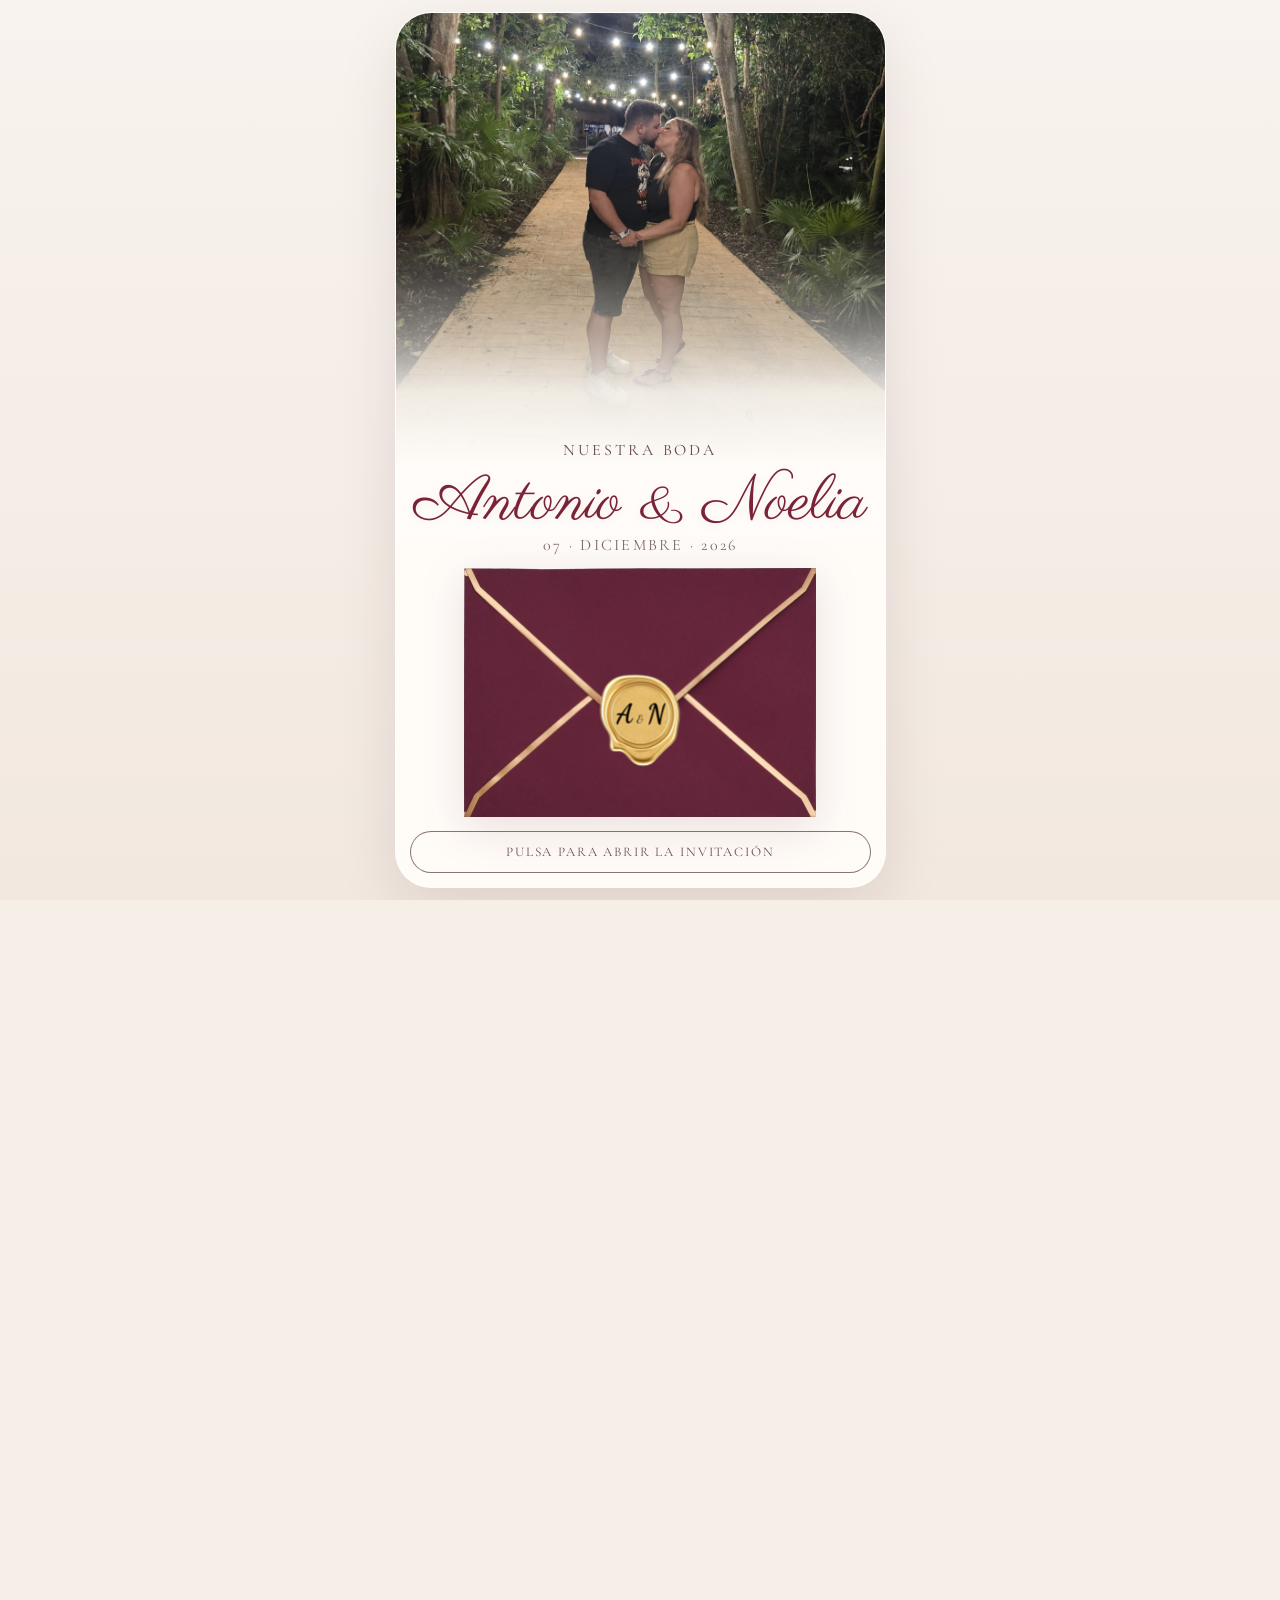
==== index.html @ 1f96ab35 "Update index.html" ====
<!DOCTYPE html>
<html lang="es">
<head>
  <meta charset="UTF-8" />
  <meta name="viewport" content="width=device-width, initial-scale=1.0" />
  <title>Invitación boda</title>

  <link rel="preconnect" href="https://fonts.googleapis.com">
  <link rel="preconnect" href="https://fonts.gstatic.com" crossorigin>
  <link href="https://fonts.googleapis.com/css2?family=Parisienne&family=Cormorant+Garamond:wght@400;500;600;700&display=swap" rel="stylesheet">

  <link rel="stylesheet" href="style.css" />
  

<script>
  // Al abrir o recargar la invitación, empieza arriba del todo.
  // Si se entra mediante un enlace interno con #ancla, se respeta esa sección.
  if ("scrollRestoration" in history) {
    history.scrollRestoration = "manual";
  }

  window.addEventListener("load", () => {
    if (!window.location.hash) {
      window.scrollTo(0, 0);
    }
  });
</script>

</head>
<body class="intro-lock">

  <div class="intro-screen" id="introScreen">
    <div class="intro-card">

      <div class="intro-photo-wrap">
        <img src="img/principal.jpg" alt="Foto principal" class="intro-photo">

        <div class="intro-photo-label">
          <p class="intro-kicker">Nuestra boda</p>
        </div>
      </div>

      <div class="intro-text-block">
        <h1 class="intro-names">Antonio <span>&</span> Noelia</h1>
        <p class="intro-date">07 · diciembre · 2026</p>
      </div>

      <div class="intro-envelope-wrap" id="openEnvelope" role="button" tabindex="0" aria-label="Abrir invitación">
        <img src="img/sobre.png" alt="Sobre" class="intro-envelope">
      </div>

      <button class="intro-open" id="openInvitation" type="button">
        Pulsa para abrir la invitación
      </button>
    </div>
  </div>
  
<div class="fixed-background"></div>
  <div class="site-shell" id="siteShell">
    

<div class="site-content">

  <section class="hero">
    <div class="hero-inner">
      <p class="hero-kicker">¡Nos casamos!</p>
      <h2>Queremos invitarte a acompañarnos en este día tan especial</h2>
    </div>
  </section>

  <div class="ribete-transition" aria-hidden="true">
    <img src="img/ribete-inferior.png" alt="">
  </div>


 <section class="content-section">

      <p class="hero-text">
        Muy pronto compartiremos con vosotros uno de los días más especiales de nuestra vida.
      </p>

    <div class="content-inner">
      <div class="info-card calendar-card">
        <img src="img/calendario.png" alt="Calendario de la boda" class="calendar-image">

        <div class="calendar-save">
          <p class="calendar-save-title">Guárdate la fecha</p>
          <p class="calendar-save-text">
            Añade la boda a tu calendario para tenerla siempre a mano.
          </p>

          <div class="calendar-save-buttons">
            <a
              class="calendar-save-button"
              href="boda.ics"
            >
              <span class="calendar-save-icon" aria-hidden="true">＋</span>
              Añadir al calendario
            </a>
          </div>
        </div>
      </div>
    </div>
      </section>

  
  <section class="countdown-section" id="cuenta-atras">

    
    <div class="content-inner">
      <div class="countdown-card">
        <p class="countdown-kicker">Id buscando modelito...</p>
        <h2 class="countdown-title">¡Que esto no hay quien lo pare!</h2>
        <div class="countdown-grid" id="contador"></div>
      </div>
    </div>
  </section>



<section class="content-section location-section" id="lugar">
  <div class="content-inner">
    <div class="location-card">

      <div class="location-text">
        <p class="location-kicker">Lugar de celebración</p>
        <h2 class="location-title">Hacienda<br>"La Natividad"</h2>
        <p class="location-time">Recepción a las 12:00 h</p>
      </div>

      <div class="location-image-wrap">
        <img src="img/hacienda.png" alt="Hacienda de la celebración" class="location-image">
      </div>

      <div class="location-buttons">
        <a
          href="https://www.google.com/maps/place/La+Natividad/@37.3916953,-5.7566159,17z/data=!3m1!4b1!4m6!3m5!1s0xd12639e638cf8cd:0x5475c0ba36c558f1!8m2!3d37.3916953!4d-5.754041!16s%2Fg%2F11vs7q1wl6?entry=ttu"
          class="location-button"
          target="_blank"
          rel="noopener noreferrer"
        >
          Ubicación en Google Maps
        </a>

        <a
          href="https://maps.apple.com/?ll=37.3916953,-5.754041&q=La%20Natividad"
          class="location-button location-button-secondary"
          target="_blank"
          rel="noopener noreferrer"
        >
          Ubicación en Mapas de Apple
        </a>
      </div>

    </div>
  </div>
</section>

 <section class="planning-section" id="planning">
    <div class="content-inner">
      <div class="planning-header planning-reveal">
        <p class="planning-kicker">Nuestro gran día</p>
        <h2 class="planning-title">Planning</h2>
        <p class="planning-intro">Para que no os perdáis nada, aquí tenéis una pequeña guía de todo lo que nos espera.</p>
      </div>

      <div class="planning-timeline" id="planningTimeline">
        <div class="planning-line" aria-hidden="true">
          <div class="planning-line-progress" id="planningLineProgress"></div>
        </div>

        <article class="planning-event planning-event-left planning-reveal">
          <div class="planning-dot" aria-hidden="true"><span>1</span></div>
          <div class="planning-card">
            <time class="planning-time" datetime="2026-12-07T12:00:00+01:00">12:00 h</time>
            <h3>Bienvenida</h3>
            <p>Llegada a La Natividad, primeros abrazos y ese momento en el que empieza a sentirse que hoy pasa algo grande.</p>
          </div>
        </article>

        <article class="planning-event planning-event-right planning-reveal">
          <div class="planning-dot" aria-hidden="true"><span>2</span></div>
          <div class="planning-card">
            <time class="planning-time" datetime="2026-12-07T13:00:00+01:00">12:30 h</time>
            <h3>Nuestro "Si, quiero"</h3>
            <p>El momento de mirarnos, emocionarnos un poquito y pronunciar ese sí, quiero que llevamos tanto tiempo esperando. Un instante muy nuestro, pero que no tendría el mismo sentido sin poder compartirlo con todos vosotros.</p>
          </div>
        </article>

        <article class="planning-event planning-event-left planning-reveal">
          <div class="planning-dot" aria-hidden="true"><span>3</span></div>
          <div class="planning-card">
            <time class="planning-time" datetime="2026-12-07T14:00:00+01:00">14:00 h</time>
            <h3>Ahora, ¡a celebrar!</h3>
            <p>Después de tanta emoción llegó la hora del cóctel, toca brindar, disfrutar de algo rico y empezar a celebrar de verdad. Un momento para reencontrarnos, charlar, compartir risas, guardar alguna foto para el recuerdo y disfrutar de todo lo que hemos preparado para vosotros.</p>
          </div>
        </article>

        <article class="planning-event planning-event-right planning-reveal">
          <div class="planning-dot" aria-hidden="true"><span>4</span></div>
          <div class="planning-card">
            <time class="planning-time" datetime="2026-12-07T15:30:00+01:00">15:30 h</time>
            <h3>¡A la mesa!</h3>
            <p>Llega el momento de sentarnos a la mesa, disfrutar de un buen almuerzo y brindar en la mejor de las compañías. Buena comida, muchas risas y, quién sabe, quizá alguna que otra sorpresa antes de terminar.</p>
          </div>
        </article>

        <article class="planning-event planning-event-left planning-reveal">
          <div class="planning-dot" aria-hidden="true"><span>5</span></div>
          <div class="planning-card">
            <time class="planning-time" datetime="2026-12-07T18:00:00+01:00">18:00 h</time>
            <h3>Que empiece la fiesta</h3>
            <p>Se acabaron las formalidades. Sube la música, abre la barra y empieza la verdadera fiesta. Horas por delante para bailar, brindar y darlo todo en la pista… la verdadera pausa de hidratación. Y os confirmamos que la ciencia dice que es importante estar hidratado.</p>
          </div>
        </article>

        <article class="planning-event planning-event-right planning-reveal">
          <div class="planning-dot" aria-hidden="true"><span>6</span></div>
          <div class="planning-card">
            <time class="planning-time" datetime="2026-12-07T21:30:00+01:00">21:30 h</time>
            <h3>La salvación</h3>
            <p>A estas alturas de la noche, el cuerpo empieza a pedir auxilio. Por suerte, tenemos preparada nuestra particular RCP: algo rico para recuperar fuerzas, volver a la vida y seguir dando guerra un rato más.</p>
          </div>
        </article>

        <div class="planning-finale planning-reveal">
          <span class="planning-finale-heart" aria-hidden="true">♥</span>
          <p>Y hasta que el cuerpo aguante...</p>
        </div>
      </div>
    </div>
  </section>


 <section class="content-section dresscode-section" id="vestimenta">
  <div class="content-inner">
    <div class="dresscode-card">

      <div class="dresscode-heading">
        <p class="dresscode-kicker">Dress code</p>
        <h2 class="dresscode-title">Ven como tú quieras</h2>
        <p class="dresscode-subtitle">
          Solo te pedimos una cosa: que vengas elegante y con ganas de pasarlo bien.
        </p>
      </div>

      <div class="dresscode-grid">

        <article class="dresscode-option">
          <div class="dresscode-icon-wrap" aria-hidden="true">
            <svg class="dresscode-icon" viewBox="0 0 140 170">
              <!-- hombros y chaqueta -->
              <path d="M44 28
                       L22 42
                       L32 82
                       L39 148
                       H101
                       L108 82
                       L118 42
                       L96 28
                       L82 18
                       H58
                       Z"
                    fill="none" stroke="currentColor" stroke-width="4"
                    stroke-linecap="round" stroke-linejoin="round"/>

              <!-- camisa -->
              <path d="M58 18 L70 38 L82 18"
                    fill="none" stroke="currentColor" stroke-width="4"
                    stroke-linecap="round" stroke-linejoin="round"/>

              <!-- solapas -->
              <path d="M44 28 L57 63 L70 46"
                    fill="none" stroke="currentColor" stroke-width="4"
                    stroke-linecap="round" stroke-linejoin="round"/>
              <path d="M96 28 L83 63 L70 46"
                    fill="none" stroke="currentColor" stroke-width="4"
                    stroke-linecap="round" stroke-linejoin="round"/>

              <!-- corbata -->
              <path d="M66 40 L74 40 L77 50 L70 73 L63 50 Z"
                    fill="none" stroke="currentColor" stroke-width="3.5"
                    stroke-linejoin="round"/>

              <!-- centro chaqueta -->
              <path d="M70 73 L70 148"
                    fill="none" stroke="currentColor" stroke-width="3.2"
                    stroke-linecap="round"/>

              <!-- botones -->
              <circle cx="64" cy="92" r="2.2" fill="currentColor"/>
              <circle cx="64" cy="108" r="2.2" fill="currentColor"/>

              <!-- bolsillo -->
              <path d="M82 82 H97"
                    fill="none" stroke="currentColor" stroke-width="3"
                    stroke-linecap="round"/>
            </svg>
          </div>
          <p class="dresscode-label">Ellos</p>
          <h3>Arreglado, a tu estilo</h3>
        </article>

        <article class="dresscode-option">
          <div class="dresscode-icon-wrap" aria-hidden="true">
            <svg class="dresscode-icon" viewBox="0 0 140 170">
              <!-- escote y tirantes -->
              <path d="M54 20 L60 44
                       Q70 52 80 44
                       L86 20"
                    fill="none" stroke="currentColor" stroke-width="4"
                    stroke-linecap="round" stroke-linejoin="round"/>

              <!-- cintura -->
              <path d="M60 44
                       Q57 61 54 70
                       H86
                       Q83 61 80 44"
                    fill="none" stroke="currentColor" stroke-width="4"
                    stroke-linecap="round" stroke-linejoin="round"/>

              <!-- falda elegante -->
              <path d="M54 70
                       L42 144
                       Q70 154 98 144
                       L86 70"
                    fill="none" stroke="currentColor" stroke-width="4"
                    stroke-linecap="round" stroke-linejoin="round"/>

              <!-- caída central -->
              <path d="M70 72 L70 145"
                    fill="none" stroke="currentColor" stroke-width="2.7"
                    stroke-linecap="round" opacity="0.55"/>

              <!-- detalle cintura -->
              <path d="M54 70 Q70 76 86 70"
                    fill="none" stroke="currentColor" stroke-width="3"
                    stroke-linecap="round"/>
            </svg>
          </div>
          <p class="dresscode-label">Ellas</p>
          <h3>Elegante y cómoda</h3>
        </article>

      </div>

      <div class="dresscode-message">
        <p>
          No hay colores prohibidos, fórmulas secretas ni manual de instrucciones.
          Ponte aquello con lo que te sientas tú, dale un toque elegante y listo.
        </p>
      </div>

      <div class="dresscode-grass-note">
        <span class="dresscode-grass-icon" aria-hidden="true">♧</span>
        <div>
          <strong>Pequeño aviso para los tacones</strong>
          <p>
            La finca tiene algunas zonas de césped, así que ojo con los tacones muy finos.
          </p>
        </div>
      </div>

      <div class="dresscode-note">
        <span class="dresscode-note-mark">✦</span>
        <p>Lo importante es que vengas tú.</p>
        <span class="dresscode-note-mark">✦</span>
      </div>

    </div>
  </div>
</section>

 <section class="content-section rsvp-section" id="asistencia">
  <div class="content-inner">
    <div class="rsvp-card">

      <div class="rsvp-icon" aria-hidden="true">
        <span>💌</span>
      </div>

      <p class="rsvp-kicker">Asistencia</p>
      <h2 class="rsvp-title">¿Contamos contigo?</h2>

      <p class="rsvp-lead">
        Utiliza nuestro formulario para contarnos si podrás acompañarnos.
      </p>

      <a href="asistencia.html" class="rsvp-button">
        Formulario de asistencia
      </a>

      <p class="rsvp-note">
        Agradecemos que rellenes el formulario aunque no puedas venir, ya que así nos ayudas
        a organizarlo todo mejor… y evitamos perseguirte por WhatsApp unas semanas antes.
        <span aria-hidden="true">😄📱</span>
      </p>

    </div>
  </div>
</section>

  </div>
  </div>

<div class="floating-countdown" id="floatingCountdown" aria-hidden="true">
  <span><strong id="floatingDias">000</strong><small> Días</small></span>
  <span><strong id="floatingHoras">00</strong><small> Horas</small></span>
  <span><strong id="floatingMinutos">00</strong><small> Minutos</small></span>
  <span><strong id="floatingSegundos">00</strong><small> Segundos</small></span>
</div>

<div class="countdown-morph" id="countdownMorph" aria-hidden="true">

  <div class="countdown-morph-shell" id="countdownMorphShell"></div>

  <div class="countdown-morph-item">
    <div class="countdown-morph-compact">
      <strong data-morph-value="dias">000</strong>
      <small>Días</small>
    </div>

    <div class="countdown-morph-card">
      <strong data-morph-card-value="dias">000</strong>
      <small>Días</small>
    </div>
  </div>

  <div class="countdown-morph-item">
    <div class="countdown-morph-compact">
      <strong data-morph-value="horas">00</strong>
      <small>Horas</small>
    </div>

    <div class="countdown-morph-card">
      <strong data-morph-card-value="horas">00</strong>
      <small>Horas</small>
    </div>
  </div>

  <div class="countdown-morph-item">
    <div class="countdown-morph-compact">
      <strong data-morph-value="minutos">00</strong>
      <small>Minutos</small>
    </div>

    <div class="countdown-morph-card">
      <strong data-morph-card-value="minutos">00</strong>
      <small>Minutos</small>
    </div>
  </div>

  <div class="countdown-morph-item">
    <div class="countdown-morph-compact">
      <strong data-morph-value="segundos">00</strong>
      <small>Segundos</small>
    </div>

    <div class="countdown-morph-card">
      <strong data-morph-card-value="segundos">00</strong>
      <small>Segundos</small>
    </div>
  </div>

</div>
  
  
<script>
  const fechaEvento = new Date(
    "2026-12-07T12:00:00+01:00"
  ).getTime();


  const countdownSection =
    document.getElementById("cuenta-atras");

  const countdownCard =
    countdownSection?.querySelector(".countdown-card");

  const countdownTitle =
    countdownSection?.querySelector(".countdown-title");

  const contador =
    document.getElementById("contador");


  /*
     ==============================
     CHECKPOINT ESTABLE
     ==============================
  */

  let checkpointInicializado = false;

  let checkpointDias = null;
  let checkpointHoras = null;
  let checkpointMinutos = null;
  let checkpointSegundos = null;


  /*
     ==============================
     FLOTANTE REAL
     ==============================
  */

  const floatingCountdown =
    document.getElementById("floatingCountdown");

  const floatingDias =
    document.getElementById("floatingDias");

  const floatingHoras =
    document.getElementById("floatingHoras");

  const floatingMinutos =
    document.getElementById("floatingMinutos");

  const floatingSegundos =
    document.getElementById("floatingSegundos");


  /*
     ==============================
     CAPA MORPH
     ==============================
  */

  const countdownMorph =
    document.getElementById("countdownMorph");

  const countdownMorphShell =
    document.getElementById("countdownMorphShell");

  const morphItems =
    Array.from(
      document.querySelectorAll(".countdown-morph-item")
    );


  /*
     ==================================================
     REFERENCIAS DE LA CINTA MÉTRICA
     ==================================================
  */


  /*
     ==============================
     EL ANTES
     ==============================
  */

  const ANTES_INICIO_RATIO = 0.04;

  const ANTES_FINAL_RATIO = 0.27;


  /*
     ==============================
     EL DESPUÉS
     ==============================
  */

  const DESPUES_INICIO_RATIO = 0.475;

  const DESPUES_FINAL_RATIO = 0.055;


  /*
     ==============================
     LÍMITES DE LAS REFERENCIAS
     ==============================
  */

  const ANTES_INICIO_MIN = 16;

  const ANTES_INICIO_MAX = 48;


  const ANTES_FINAL_MIN = 190;

  const ANTES_FINAL_MAX = 280;


  const DESPUES_INICIO_MIN = 320;

  const DESPUES_INICIO_MAX = 460;


  const DESPUES_FINAL_MIN = 32;

  const DESPUES_FINAL_MAX = 56;


  /*
     ==============================
     MÁRGENES DEL MORPH
     ==============================
  */

  const MARGEN_MORPH_VIEWPORT = 16;

  const MARGEN_MORPH_TARJETA_SUPERIOR = 28;

  const MARGEN_MORPH_TARJETA_INFERIOR = 24;


  /*
     ==============================
     TOLERANCIAS DEL RELEVO
     ==============================
  */

  const TOLERANCIA_RELEVO_POSICION = 8;

  const TOLERANCIA_RELEVO_TAMANO = 8;


  /*
     ==============================
     ESTADO DEL SCROLL
     ==============================
  */

  let scrollFramePendiente = false;


  let ultimoScrollY =
    window.scrollY;


  /*
     1  = bajando
     -1 = subiendo
     0  = todavía sin dirección
  */

  let direccionScroll = 0;


  /*
     ==================================================
     UTILIDADES
     ==================================================
  */

  function limitar(valor, minimo, maximo) {
    return Math.min(
      Math.max(valor, minimo),
      maximo
    );
  }


  function interpolar(inicio, final, progreso) {
    return inicio + (final - inicio) * progreso;
  }


  function suavizar(progreso) {
    return limitar(progreso, 0, 1);
  }


  function formatearNumero(numero, digitos = 2) {
    return String(numero).padStart(digitos, "0");
  }


  function valorViewport(
    ratio,
    minimo,
    maximo
  ) {
    return limitar(
      window.innerHeight * ratio,
      minimo,
      maximo
    );
  }


  /*
     DIRECCIÓN REAL DEL SCROLL
  */

  function actualizarDireccionScroll() {
    const scrollActual =
      window.scrollY;


    if (scrollActual > ultimoScrollY) {
      direccionScroll = 1;
    }


    if (scrollActual < ultimoScrollY) {
      direccionScroll = -1;
    }


    ultimoScrollY =
      scrollActual;
  }


  /*
     REFERENCIAS REALES DEL DISPOSITIVO
  */

  function obtenerReferenciasMorph() {
    const antesInicio =
      valorViewport(
        ANTES_INICIO_RATIO,
        ANTES_INICIO_MIN,
        ANTES_INICIO_MAX
      );


    const antesFinal =
      -valorViewport(
        ANTES_FINAL_RATIO,
        ANTES_FINAL_MIN,
        ANTES_FINAL_MAX
      );


    const despuesInicio =
      valorViewport(
        DESPUES_INICIO_RATIO,
        DESPUES_INICIO_MIN,
        DESPUES_INICIO_MAX
      );


    const despuesFinal =
      valorViewport(
        DESPUES_FINAL_RATIO,
        DESPUES_FINAL_MIN,
        DESPUES_FINAL_MAX
      );


    return {
      antesInicio,
      antesFinal,
      despuesInicio,
      despuesFinal
    };
  }


  /*
     VIEWPORT ÚNICO
  */

  function obtenerViewportVisual() {
    return {
      top: window.scrollY,
      height: window.innerHeight
    };
  }


  /*
     COORDENADAS DEL DOCUMENTO
  */

  function rectDocumento(elemento) {
    const rect =
      elemento.getBoundingClientRect();


    return {
      left:
        rect.left + window.scrollX,

      top:
        rect.top + window.scrollY,

      width:
        rect.width,

      height:
        rect.height,

      right:
        rect.right + window.scrollX,

      bottom:
        rect.bottom + window.scrollY
    };
  }


  /*
     ==================================================
     CORRECCIÓN DE MÁRGENES
     ==================================================
  */

  function obtenerCorreccionViewport(rectShell) {
    const viewport =
      obtenerViewportVisual();


    const limiteSuperior =
      viewport.top +
      MARGEN_MORPH_VIEWPORT;


    const limiteInferior =
      viewport.top +
      viewport.height -
      MARGEN_MORPH_VIEWPORT;


    const bordeSuperior =
      rectShell.top;


    const bordeInferior =
      rectShell.top +
      rectShell.height;


    if (bordeSuperior < limiteSuperior) {
      return limiteSuperior - bordeSuperior;
    }


    if (bordeInferior > limiteInferior) {
      return limiteInferior - bordeInferior;
    }


    return 0;
  }


  /*
     CORRECCIÓN DE TARJETA

     IMPORTANTE:

     EL ANTES / ANTES INVERSO:
     no usa corredor de tarjeta.

     El morph puede atravesar visualmente
     el texto y recorrer libremente la sección.

     EL DESPUÉS / DESPUÉS INVERSO:
     mantiene exactamente el corredor que
     ya estaba funcionando bien.
  */

  function obtenerCorreccionTarjeta(
    rectShell,
    posicionFlotante
  ) {
    /*
       ANTES / ANTES INVERSO

       Sin corrección de tarjeta.
    */

    if (posicionFlotante === "bottom") {
      return 0;
    }


    /*
       DESPUÉS / DESPUÉS INVERSO
    */

    if (
      !countdownCard ||
      !countdownTitle
    ) {
      return 0;
    }


    const cardRect =
      rectDocumento(countdownCard);


    const titleRect =
      rectDocumento(countdownTitle);


    const limiteSuperior =
      titleRect.bottom +
      MARGEN_MORPH_TARJETA_SUPERIOR;


    const limiteInferior =
      cardRect.bottom -
      MARGEN_MORPH_TARJETA_INFERIOR;


    const bordeSuperior =
      rectShell.top;


    const bordeInferior =
      rectShell.top +
      rectShell.height;


    const estaDentroDeLaTarjeta =
      bordeInferior > cardRect.top &&
      bordeSuperior < cardRect.bottom;


    if (!estaDentroDeLaTarjeta) {
      return 0;
    }


    if (bordeSuperior < limiteSuperior) {
      return limiteSuperior - bordeSuperior;
    }


    if (bordeInferior > limiteInferior) {
      return limiteInferior - bordeInferior;
    }


    return 0;
  }


  function desplazarRectanguloY(
    rect,
    desplazamientoY
  ) {
    return {
      ...rect,

      top:
        rect.top +
        desplazamientoY,

      bottom:
        rect.bottom !== undefined
          ? rect.bottom +
            desplazamientoY
          : rect.top +
            desplazamientoY +
            rect.height
    };
  }


  /*
     ==================================================
     VALORES DEL MORPH
     ==================================================
  */

  function actualizarValoresMorph(
    dias,
    horas,
    minutos,
    segundos
  ) {
    const valores = {
      dias:
        formatearNumero(dias, 3),

      horas:
        formatearNumero(horas),

      minutos:
        formatearNumero(minutos),

      segundos:
        formatearNumero(segundos)
    };


    Object.entries(valores).forEach(
      ([nombre, valor]) => {

        document
          .querySelectorAll(
            `[data-morph-value="${nombre}"]`
          )
          .forEach((elemento) => {
            elemento.textContent = valor;
          });


        document
          .querySelectorAll(
            `[data-morph-card-value="${nombre}"]`
          )
          .forEach((elemento) => {
            elemento.textContent = valor;
          });

      }
    );
  }


  /*
     ==================================================
     VISIBILIDAD
     ==================================================
  */

  function ocultarMorph() {
    if (!countdownMorph) return;


    countdownMorph.classList.remove(
      "is-active"
    );
  }


  function ocultarCuentaFlotante() {
    if (!floatingCountdown) return;


    floatingCountdown.classList.remove(
      "is-visible"
    );


    floatingCountdown.style.removeProperty(
      "opacity"
    );


    floatingCountdown.style.removeProperty(
      "filter"
    );


    floatingCountdown.classList.remove(
      "is-morphing",
      "is-morph-handoff"
    );
  }


  function ocultarGridReal() {
    if (!contador) return;


    contador.classList.add(
      "is-morphing"
    );


    contador.style.opacity = "0";
  }


  function mostrarGridReal() {
    if (!contador) return;


    contador.classList.remove(
      "is-morphing"
    );


    contador.style.removeProperty(
      "opacity"
    );
  }


  /*
     ==================================================
     FLOTANTE
     ==================================================
  */


  /*
     POSICIÓN INVISIBLE PARA MEDICIÓN
  */

  function prepararFlotanteParaMedir(posicion) {
    if (!floatingCountdown) return;


    floatingCountdown.classList.add(
      "is-visible",
      "is-morphing",
      "is-morph-handoff"
    );


    if (posicion === "bottom") {

      floatingCountdown.classList.add(
        "is-bottom"
      );


      floatingCountdown.classList.remove(
        "is-top"
      );

    } else {

      floatingCountdown.classList.add(
        "is-top"
      );


      floatingCountdown.classList.remove(
        "is-bottom"
      );

    }


    floatingCountdown.style.opacity = "0";

    floatingCountdown.style.filter = "none";
  }


  /*
     FLOTANTE ESTABLE

     No es un handoff.

     Solo establece el estado final visible.
  */

  function mostrarFlotanteEstable(posicion) {
    if (!floatingCountdown) return;


    floatingCountdown.classList.remove(
      "is-morphing",
      "is-morph-handoff"
    );


    if (posicion === "bottom") {

      floatingCountdown.classList.add(
        "is-bottom",
        "is-visible"
      );


      floatingCountdown.classList.remove(
        "is-top"
      );

    } else {

      floatingCountdown.classList.add(
        "is-top",
        "is-visible"
      );


      floatingCountdown.classList.remove(
        "is-bottom"
      );

    }


    floatingCountdown.style.removeProperty(
      "opacity"
    );


    floatingCountdown.style.removeProperty(
      "filter"
    );


    floatingCountdown.setAttribute(
      "aria-hidden",
      "false"
    );
  }


  /*
     HANDOFF REAL MORPH -> FLOTANTE

     Solo se usa cuando realmente existe
     una transición entre ambos actores.
  */

  function entregarMorphAFlotante(posicion) {
    if (
      !floatingCountdown ||
      !countdownMorph
    ) {
      return;
    }


    floatingCountdown.classList.add(
      "is-morph-handoff"
    );


    if (posicion === "bottom") {

      floatingCountdown.classList.remove(
        "is-top",
        "is-morphing"
      );


      floatingCountdown.classList.add(
        "is-bottom",
        "is-visible"
      );

    } else {

      floatingCountdown.classList.remove(
        "is-bottom",
        "is-morphing"
      );


      floatingCountdown.classList.add(
        "is-top",
        "is-visible"
      );

    }


    floatingCountdown.style.opacity = "1";

    floatingCountdown.style.filter = "none";


    floatingCountdown.setAttribute(
      "aria-hidden",
      "false"
    );


    countdownMorph.classList.remove(
      "is-active"
    );


    ocultarGridReal();


    requestAnimationFrame(() => {

      floatingCountdown.classList.remove(
        "is-morph-handoff"
      );


      floatingCountdown.style.removeProperty(
        "opacity"
      );


      floatingCountdown.style.removeProperty(
        "filter"
      );

    });
  }


  /*
     ==================================================
     GEOMETRÍA
     ==================================================
  */

  function obtenerRectangulosFlotante() {
    if (!floatingCountdown) return [];


    return Array.from(
      floatingCountdown.children
    ).map(
      elemento =>
        rectDocumento(elemento)
    );
  }


  function obtenerRectangulosTarjetas() {
    if (!contador) return [];


    return Array.from(
      contador.querySelectorAll(
        ".countdown-item"
      )
    ).map(
      elemento =>
        rectDocumento(elemento)
    );
  }


  function colocarElemento(elemento, rect) {
    if (!elemento) return;


    elemento.style.left =
      `${rect.left}px`;


    elemento.style.top =
      `${rect.top}px`;


    elemento.style.width =
      `${rect.width}px`;


    elemento.style.height =
      `${rect.height}px`;
  }


  function interpolarRectangulo(
    inicio,
    final,
    progreso
  ) {
    return {
      left:
        interpolar(
          inicio.left,
          final.left,
          progreso
        ),

      top:
        interpolar(
          inicio.top,
          final.top,
          progreso
        ),

      width:
        interpolar(
          inicio.width,
          final.width,
          progreso
        ),

      height:
        interpolar(
          inicio.height,
          final.height,
          progreso
        )
    };
  }


  /*
     ==================================================
     COMPARACIÓN MORPH / FLOTANTE
     ==================================================
  */

  function morphCoincideConFlotante(posicion) {
    if (
      !countdownMorphShell ||
      !floatingCountdown
    ) {
      return false;
    }


    prepararFlotanteParaMedir(posicion);


    const morphRect =
      countdownMorphShell.getBoundingClientRect();


    const floatingRect =
      floatingCountdown.getBoundingClientRect();


    const diferenciaLeft =
      Math.abs(
        morphRect.left -
        floatingRect.left
      );


    const diferenciaTop =
      Math.abs(
        morphRect.top -
        floatingRect.top
      );


    const diferenciaWidth =
      Math.abs(
        morphRect.width -
        floatingRect.width
      );


    const diferenciaHeight =
      Math.abs(
        morphRect.height -
        floatingRect.height
      );


    return (
      diferenciaLeft <=
        TOLERANCIA_RELEVO_POSICION &&

      diferenciaTop <=
        TOLERANCIA_RELEVO_POSICION &&

      diferenciaWidth <=
        TOLERANCIA_RELEVO_TAMANO &&

      diferenciaHeight <=
        TOLERANCIA_RELEVO_TAMANO
    );
  }


  /*
     ==================================================
     REPRESENTACIÓN DEL MORPH
     ==================================================

     progresoVisual = 0
     flotante compacta

     progresoVisual = 1
     cuatro tarjetas
  */

  function representarMorph(
    progreso,
    posicionFlotante,
    direccion = "compacto-a-grid"
  ) {
    progreso =
      limitar(progreso, 0, 1);


    const progresoVisual =
      direccion === "grid-a-compacto"
        ? 1 - progreso
        : progreso;


    const progresoSuave =
      suavizar(progresoVisual);


    prepararFlotanteParaMedir(
      posicionFlotante
    );


    const rectFlotante =
      rectDocumento(
        floatingCountdown
      );


    const rectGrid =
      rectDocumento(
        contador
      );


    const origenes =
      obtenerRectangulosFlotante();


    const destinos =
      obtenerRectangulosTarjetas();


    if (
      origenes.length !== 4 ||
      destinos.length !== 4
    ) {
      ocultarMorph();

      return;
    }


    countdownMorph.classList.add(
      "is-active"
    );


    /*
       ==========================
       CÁPSULA GENERAL
       ==========================
    */

    let rectShell =
      interpolarRectangulo(
        rectFlotante,
        rectGrid,
        progresoSuave
      );


    const correccionViewport =
      obtenerCorreccionViewport(
        rectShell
      );


    rectShell =
      desplazarRectanguloY(
        rectShell,
        correccionViewport
      );


    const correccionTarjeta =
      obtenerCorreccionTarjeta(
        rectShell,
        posicionFlotante
      );


    rectShell =
      desplazarRectanguloY(
        rectShell,
        correccionTarjeta
      );


    const correccionTotal =
      correccionViewport +
      correccionTarjeta;


    colocarElemento(
      countdownMorphShell,
      rectShell
    );


    countdownMorphShell.style.borderRadius =
      `${interpolar(
        999,
        20,
        progresoSuave
      )}px`;


    countdownMorphShell.style.background =
      `rgba(
        255,
        250,
        245,
        ${0.58 * (1 - progresoSuave)}
      )`;


    countdownMorphShell.style.borderColor =
      `rgba(
        111,
        16,
        38,
        ${0.10 * (1 - progresoSuave)}
      )`;


    countdownMorphShell.style.boxShadow =
      `0 10px 26px rgba(
        70,
        20,
        30,
        ${0.08 * (1 - progresoSuave)}
      )`;


    /*
       ==========================
       CUATRO VALORES
       ==========================
    */

    morphItems.forEach(
      (item, indice) => {

        let rect =
          interpolarRectangulo(
            origenes[indice],
            destinos[indice],
            progresoSuave
          );


        rect =
          desplazarRectanguloY(
            rect,
            correccionTotal
          );


        colocarElemento(
          item,
          rect
        );


        item.style.borderRadius =
          `${interpolar(
            8,
            20,
            progresoSuave
          )}px`;


        item.style.background =
          `rgba(
            255,
            252,
            248,
            ${0.58 * progresoSuave}
          )`;


        item.style.border =
          `1px solid rgba(
            111,
            16,
            38,
            ${0.10 * progresoSuave}
          )`;


        item.style.boxShadow =
          `0 14px 30px rgba(
            70,
            20,
            30,
            ${0.08 * progresoSuave}
          )`;


        const compacto =
          item.querySelector(
            ".countdown-morph-compact"
          );


        const tarjeta =
          item.querySelector(
            ".countdown-morph-card"
          );


        const opacidadCompacto =
          1 -
          limitar(
            (
              progresoSuave -
              0.42
            ) /
            0.08,
            0,
            1
          );


        const opacidadTarjeta =
          limitar(
            (
              progresoSuave -
              0.50
            ) /
            0.08,
            0,
            1
          );


        compacto.style.opacity =
          `${opacidadCompacto}`;


        tarjeta.style.opacity =
          `${opacidadTarjeta}`;

      }
    );
  }


  /*
     ==================================================
     CHECKPOINT ESTABLE
     ==================================================
  */

  function inicializarCheckpoint() {
    if (
      checkpointInicializado ||
      !contador
    ) {
      return;
    }


    contador.innerHTML = `
      <div class="countdown-item">
        <span id="checkpointDias">000</span>
        <small>Días</small>
      </div>

      <div class="countdown-item">
        <span id="checkpointHoras">00</span>
        <small>Horas</small>
      </div>

      <div class="countdown-item">
        <span id="checkpointMinutos">00</span>
        <small>Minutos</small>
      </div>

      <div class="countdown-item">
        <span id="checkpointSegundos">00</span>
        <small>Segundos</small>
      </div>
    `;


    checkpointDias =
      document.getElementById(
        "checkpointDias"
      );


    checkpointHoras =
      document.getElementById(
        "checkpointHoras"
      );


    checkpointMinutos =
      document.getElementById(
        "checkpointMinutos"
      );


    checkpointSegundos =
      document.getElementById(
        "checkpointSegundos"
      );


    checkpointInicializado = true;
  }


  /*
     ==================================================
     EVENTO TERMINADO
     ==================================================
  */

  function desactivarCuentaFlotante() {
    ocultarMorph();

    ocultarCuentaFlotante();


    floatingCountdown.classList.add(
      "is-disabled"
    );


    floatingCountdown.setAttribute(
      "aria-hidden",
      "true"
    );


    mostrarGridReal();
  }


  /*
     ==================================================
     MÁQUINA DE ESTADOS
     ==================================================
  */

  function actualizarPosicionFlotante() {
    if (
      !countdownSection ||
      !floatingCountdown ||
      !contador
    ) {
      return;
    }


    /*
       ACTUALIZAMOS PRIMERO LA DIRECCIÓN
    */

    actualizarDireccionScroll();


    /*
       INTRO
    */

    if (
      document.body.classList.contains(
        "intro-lock"
      )
    ) {
      ocultarMorph();

      ocultarCuentaFlotante();

      ocultarGridReal();

      return;
    }


    /*
       EVENTO TERMINADO
    */

    if (
      floatingCountdown.classList.contains(
        "is-disabled"
      )
    ) {
      ocultarMorph();

      ocultarCuentaFlotante();

      mostrarGridReal();

      return;
    }


    const gridRect =
      contador.getBoundingClientRect();


    const viewport =
      obtenerViewportVisual();


    const referencias =
      obtenerReferenciasMorph();


    /*
       =========================================
       EL ANTES
       =========================================
    */

    const distanciaDesdeBordeInferior =
      gridRect.top -
      viewport.height;


    const progresoAntes =
      limitar(
        (
          referencias.antesInicio -
          distanciaDesdeBordeInferior
        ) /
        (
          referencias.antesInicio -
          referencias.antesFinal
        ),
        0,
        1
      );


/*
   INICIO

   También es el final del
   ANTES INVERSO.

   Si llegamos aquí subiendo,
   el scroll puede haberse saltado
   los últimos frames del morph.

   En ese caso hacemos un handoff
   inmediato para cerrar la cadena
   de acción sin dejar un frame vacío.
*/

if (progresoAntes <= 0) {

  ocultarGridReal();


  if (direccionScroll < 0) {

    entregarMorphAFlotante(
      "bottom"
    );

  } else {

    ocultarMorph();


    mostrarFlotanteEstable(
      "bottom"
    );

  }


  return;
}


    /*
       EL ANTES / EL ANTES INVERSO
    */

    if (progresoAntes < 1) {

      ocultarGridReal();


      representarMorph(
        progresoAntes,
        "bottom",
        "compacto-a-grid"
      );


      /*
         SOLO EL ANTES INVERSO
         PUEDE ENTREGAR A LA FLOTANTE INFERIOR.

         Bajando jamás ejecutamos este relevo.
      */

      if (
        direccionScroll < 0 &&
        progresoAntes < 0.50 &&
        morphCoincideConFlotante("bottom")
      ) {

        entregarMorphAFlotante(
          "bottom"
        );
      }


      return;
    }


    /*
       =========================================
       EL DESPUÉS
       =========================================
    */

    const progresoDespues =
      limitar(
        (
          referencias.despuesInicio -
          gridRect.bottom
        ) /
        (
          referencias.despuesInicio -
          referencias.despuesFinal
        ),
        0,
        1
      );


    /*
       CHECKPOINT PURO
    */

    if (progresoDespues <= 0) {

      ocultarMorph();

      ocultarCuentaFlotante();

      mostrarGridReal();


      floatingCountdown.setAttribute(
        "aria-hidden",
        "true"
      );


      return;
    }


    /*
       EL DESPUÉS / EL DESPUÉS INVERSO
    */

    if (progresoDespues < 1) {

      ocultarGridReal();


      representarMorph(
        progresoDespues,
        "top",
        "grid-a-compacto"
      );


      /*
         SOLO EL DESPUÉS NORMAL
         ENTREGA A LA FLOTANTE SUPERIOR.

         Subiendo jamás ejecutamos
         este relevo.
      */

      if (
        direccionScroll > 0 &&
        progresoDespues > 0.50 &&
        morphCoincideConFlotante("top")
      ) {

        entregarMorphAFlotante(
          "top"
        );
      }


      return;
    }


    /*
       FINAL
    */

    ocultarMorph();

    ocultarGridReal();


    mostrarFlotanteEstable(
      "top"
    );
  }


  /*
     ==================================================
     FRAME DE SCROLL
     ==================================================
  */

  function solicitarActualizacionScroll() {
    if (scrollFramePendiente) return;


    scrollFramePendiente = true;


    requestAnimationFrame(() => {

      actualizarPosicionFlotante();


      scrollFramePendiente = false;

    });
  }


  /*
     ==================================================
     RELOJ
     ==================================================
  */

  function actualizarCuentaAtras() {
    const ahora =
      new Date().getTime();


    const diferencia =
      fechaEvento -
      ahora;


    if (diferencia <= 0) {

      checkpointInicializado = false;


      contador.innerHTML = `
        <div class="countdown-ended">
          <h3>Gracias por venir</h3>
          <p>
            Esperamos que hayas disfrutado
            de este día tan especial.
          </p>
        </div>
      `;


      desactivarCuentaFlotante();


      return;
    }


    const dias =
      Math.floor(
        diferencia /
        (1000 * 60 * 60 * 24)
      );


    const horas =
      Math.floor(
        (
          diferencia /
          (1000 * 60 * 60)
        ) % 24
      );


    const minutos =
      Math.floor(
        (
          diferencia /
          (1000 * 60)
        ) % 60
      );


    const segundos =
      Math.floor(
        (
          diferencia /
          1000
        ) % 60
      );


    /*
       CHECKPOINT
    */

    inicializarCheckpoint();


    if (checkpointDias) {
      checkpointDias.textContent =
        formatearNumero(
          dias,
          3
        );
    }


    if (checkpointHoras) {
      checkpointHoras.textContent =
        formatearNumero(
          horas
        );
    }


    if (checkpointMinutos) {
      checkpointMinutos.textContent =
        formatearNumero(
          minutos
        );
    }


    if (checkpointSegundos) {
      checkpointSegundos.textContent =
        formatearNumero(
          segundos
        );
    }


    /*
       FLOTANTE
    */

    if (floatingDias) {
      floatingDias.textContent =
        formatearNumero(
          dias,
          3
        );
    }


    if (floatingHoras) {
      floatingHoras.textContent =
        formatearNumero(
          horas
        );
    }


    if (floatingMinutos) {
      floatingMinutos.textContent =
        formatearNumero(
          minutos
        );
    }


    if (floatingSegundos) {
      floatingSegundos.textContent =
        formatearNumero(
          segundos
        );
    }


    /*
       MORPH
    */

    actualizarValoresMorph(
      dias,
      horas,
      minutos,
      segundos
    );


    solicitarActualizacionScroll();
  }


  /*
     ==================================================
     INICIO
     ==================================================
  */

  actualizarCuentaAtras();


  /*
     RELOJ
  */

  setInterval(
    actualizarCuentaAtras,
    1000
  );


  /*
     SCROLL
  */

  window.addEventListener(
    "scroll",
    solicitarActualizacionScroll,
    {
      passive: true
    }
  );


  /*
     RESIZE
  */

  window.addEventListener(
    "resize",
    solicitarActualizacionScroll
  );
</script>
  
  
<script>
  const introScreen = document.getElementById("introScreen");
  const siteShell = document.getElementById("siteShell");
  const openInvitation = document.getElementById("openInvitation");
  const openEnvelope = document.getElementById("openEnvelope");

  let invitationOpened = false;

  function openSite() {
    if (invitationOpened) return;

    invitationOpened = true;

    introScreen.classList.add("is-opening");
    siteShell.classList.add("is-visible");
    document.body.classList.remove("intro-lock");

    setTimeout(() => {
      introScreen.classList.add("is-hidden");
    }, 1400);
  }

  openInvitation.addEventListener("click", openSite);
  openEnvelope.addEventListener("click", openSite);

  openEnvelope.addEventListener("keydown", function(event) {
    if (event.key === "Enter" || event.key === " ") {
      event.preventDefault();
      openSite();
    }
  });
</script>


  
<script>
  /* PLANNING · REVEAL + LÍNEA */
  (() => {
    const timeline = document.getElementById("planningTimeline");
    const progress = document.getElementById("planningLineProgress");
    const reveals = document.querySelectorAll(".planning-reveal");
    if (!timeline || !progress) return;

    const reducedMotion = window.matchMedia("(prefers-reduced-motion: reduce)").matches;
    if (reducedMotion) {
      reveals.forEach((element) => element.classList.add("is-visible"));
      progress.style.transform = "scaleY(1)";
      return;
    }

    const observer = new IntersectionObserver((entries) => {
      entries.forEach((entry) => {
        if (entry.isIntersecting) {
          entry.target.classList.add("is-visible");
          observer.unobserve(entry.target);
        }
      });
    }, { threshold: 0.18, rootMargin: "0px 0px -8% 0px" });

    reveals.forEach((element) => observer.observe(element));
    let planningFramePending = false;

    function updatePlanningProgress() {
      planningFramePending = false;
      const rect = timeline.getBoundingClientRect();
      const viewportHeight = window.innerHeight;
      const start = viewportHeight * 0.68;
      const end = viewportHeight * 0.28;
      const travel = rect.height + start - end;
      const value = (start - rect.top) / travel;
      const clamped = Math.min(Math.max(value, 0), 1);
      progress.style.transform = `scaleY(${clamped})`;
    }

    function requestPlanningUpdate() {
      if (planningFramePending) return;
      planningFramePending = true;
      requestAnimationFrame(updatePlanningProgress);
    }

    updatePlanningProgress();
    window.addEventListener("scroll", requestPlanningUpdate, { passive: true });
    window.addEventListener("resize", requestPlanningUpdate);
  })();
</script>

</body>
</html>
---- style.css ----
:root {
  --cream: #f6efe8;
  --cream-2: #eee2d6;
  --burgundy: #6f1026;
  --burgundy-soft: #8e2942;
  --ink: #3f2028;
  --paper: rgba(255, 250, 245, 0.72);
  --paper-border: rgba(111, 16, 38, 0.12);
  --shadow: 0 20px 50px rgba(70, 20, 30, 0.14);
  --shadow-soft: 0 14px 30px rgba(70, 20, 30, 0.08);
  --radius-xl: 34px;
  --radius-lg: 24px;
  --content-width: 920px;
}

* {
  margin: 0;
  padding: 0;
  box-sizing: border-box;
}

html {
  scroll-behavior: smooth;
}

body {
  background: var(--cream);
  color: var(--ink);
  overflow-x: hidden;
}

body.intro-lock {
  overflow: hidden;
}


/* =========================
   PORTADA INICIAL
   ========================= */

.intro-screen {
  position: fixed;
  inset: 0;
  min-height: 100dvh;
  z-index: 9999;
  background: linear-gradient(180deg, #f8f3ee 0%, #f2e8df 100%);
  display: grid;
  place-items: center;
  padding: 12px;
  overflow: hidden;
  transition: opacity 0.9s ease, visibility 0.9s ease;
}

.intro-screen.is-hidden {
  opacity: 0;
  visibility: hidden;
  pointer-events: none;
}

.intro-card {
  width: min(calc(100vw - 24px), calc((100dvh - 24px) * 0.56));
  aspect-ratio: 0.56 / 1;
  border-radius: 36px;
  background: rgba(255, 252, 248);
  border: 1px solid rgba(255,255,255,0.45);
  box-shadow: 0 22px 60px rgba(50, 18, 26, 0.10);
  backdrop-filter: blur(10px);
  display: flex;
  flex-direction: column;
  justify-content: space-between;
  gap: 6px;
  overflow: hidden;
  container-type: inline-size;
  position: relative;
}

.intro-card::before {
  content: "";
  position: absolute;
  inset: 0;
  background:
    linear-gradient(180deg, rgba(255,255,255,0.18), rgba(255,255,255,0)),
    radial-gradient(circle at top center, rgba(255,255,255,0.22), transparent 35%);
  pointer-events: none;
}

.intro-photo-wrap {
  position: relative;
  width: 100%;
  aspect-ratio: 4 / 3.7;
  overflow: hidden;
  flex-shrink: 1;
}

.intro-photo {
  width: 100%;
  height: 100%;
  object-fit: cover;
  filter: grayscale(8%) brightness(1.03) saturate(0.8);
  transform: scale(1.04);
}

.intro-photo-wrap::after {
  content: "";
  position: absolute;
  inset: 0;
  background:
    linear-gradient(
      to bottom,
      rgba(255, 252, 248, 0) 46%,
      rgba(255, 252, 248, 0.18) 58%,
      rgba(255, 252, 248, 0.46) 70%,
      rgba(255, 252, 248, 0.88) 84%,
      rgba(255, 252, 248, 1) 100%
    );
  pointer-events: none;
}

.intro-photo-label {
  position: absolute;
  left: 50%;
  bottom: 1%;
  transform: translateX(-50%);
  width: 88%;
  text-align: center;
  z-index: 2;
}

.intro-kicker {
  font-family: "Cormorant Garamond", serif;
  text-transform: uppercase;
  letter-spacing: 0.18em;
  font-size: clamp(1rem, 3.2cqw, 1.2rem);
  color: rgba(63, 32, 40, 0.82);
}

.intro-text-block {
  text-align: center;
  padding: 0;
}

.intro-names {
  font-family: "Parisienne", cursive;
  font-weight: 400;
  color: var(--burgundy);
  font-size: clamp(2.4rem, 12.8cqw, 5.4rem);
  line-height: 0.92;
  margin-bottom: 0.04em;
  text-shadow: 0 2px 10px rgba(111, 16, 38, 0.08);
  white-space: nowrap;
}

.intro-names span {
  font-size: 0.88em;
}

.intro-date {
  font-family: "Cormorant Garamond", serif;
  text-transform: uppercase;
  letter-spacing: 0.14em;
  font-size: clamp(1rem, 3cqw, 1.2rem);
  color: rgba(63, 32, 40, 0.72);
}

.intro-envelope-wrap {
  display: flex;
  justify-content: center;
  align-items: center;
  padding-top: 0.15rem;
  margin-bottom: 0.25rem;
}

.intro-envelope {
  width: 72%;
  height: auto;
  display: block;
  filter: drop-shadow(0 10px 22px rgba(70, 20, 30, 0.12));
}

.intro-open {
  appearance: none;
  border: 1.5px solid rgba(63, 32, 40, 0.62);
  background: rgba(255, 250, 245, 0.38);
  font-family: "Cormorant Garamond", serif;
  letter-spacing: 0.14em;
  text-transform: uppercase;
  font-size: clamp(0.78rem, 2.7cqw, 1rem);
  color: rgba(63, 32, 40, 0.78);
  padding: 0.75rem 1rem;
  border-radius: 999px;
  cursor: pointer;
  transition: opacity 0.25s ease, transform 0.25s ease, box-shadow 0.25s ease;
  animation: openPulse 1.8s ease-in-out infinite;
  box-shadow: 0 0 0 0 rgba(111, 16, 38, 0.18);
  margin: 0 14px 14px;
}

.intro-open:hover {
  opacity: 0.95;
  transform: translateY(-1px);
}

@keyframes openPulse {
  0% {
    transform: scale(1);
    box-shadow: 0 0 0 0 rgba(111, 16, 38, 0.18);
  }
  50% {
    transform: scale(1.035);
    box-shadow: 0 0 0 10px rgba(111, 16, 38, 0.04);
  }
  100% {
    transform: scale(1);
    box-shadow: 0 0 0 0 rgba(111, 16, 38, 0);
  }
}

/* Transición */
.intro-screen.is-opening .intro-card {
  animation: introCardOut 1.15s cubic-bezier(.22,.8,.2,1) forwards;
}

.intro-screen.is-opening .intro-photo {
  animation: photoSoftOut 1.15s ease forwards;
}

@keyframes introCardOut {
  0% {
    opacity: 1;
    transform: scale(1) translateY(0);
    filter: blur(0);
  }
  35% {
    opacity: 1;
    transform: scale(1.015) translateY(0);
  }
  100% {
    opacity: 0;
    transform: scale(1.05) translateY(-8px);
    filter: blur(14px);
  }
}

@keyframes photoSoftOut {
  0% {
    transform: scale(1.04);
    filter: grayscale(8%) blur(1.8px) brightness(1.03) saturate(0.8);
  }
  100% {
    transform: scale(1.12);
    filter: grayscale(12%) blur(8px) brightness(1.05) saturate(0.72);
  }
}

/* =========================
   WEB REAL
   ========================= */

.site-shell {
  position: relative;
  z-index: 1;
  opacity: 0;
  transform: scale(1.015);
  filter: blur(12px);
  transition:
    opacity 0.95s ease,
    transform 0.95s ease,
    filter 0.95s ease;
}

.site-shell.is-visible {
  opacity: 1;
  transform: scale(1);
  filter: blur(0);
}

.fixed-background {
  position: fixed;
  left: 0;
  top: 0;
  z-index: 0;

  width: 100%;
  height: 100lvh;

  background-image: url("./img/principal2.jpg");
  background-position: center center;
  background-size: cover;
  background-repeat: no-repeat;

  pointer-events: none;
  overflow: hidden;
}

.fixed-background::after {
  content: "";
  position: absolute;
  inset: 0;
}

.site-content {
  position: relative;
  z-index: 1;
}

.hero {
  min-height: 100svh;
  display: flex;
  align-items: flex-start;
  justify-content: center;
  padding: 1.8rem 1.2rem 0;
}

.hero-inner {
  width: min(100%, 760px);
  text-align: center;
  background: rgba(255, 250, 245, 0.50);
  border: 1px solid rgba(255,255,255,0.36);
  border-radius: var(--radius-xl);
  backdrop-filter: blur(10px);
  box-shadow: var(--shadow);
  padding: 2rem 1.2rem;
}

.hero-kicker {
  font-family: "Cormorant Garamond", serif;
  text-transform: uppercase;
  letter-spacing: 0.18em;
  font-size: 0.95rem;
  color: rgba(63, 32, 40, 0.75);
  margin-bottom: 0.6rem;
}

.hero h2 {
  font-family: "Parisienne", cursive;
  font-weight: 400;
  font-size: clamp(2.8rem, 9vw, 5.2rem);
  line-height: 0.96;
  color: var(--burgundy);
  margin-bottom: 0.9rem;
}

.hero-text {
  position: relative;
  max-width: 680px;
  margin: 0 auto 1.6rem;
  padding: 1.25rem 1.15rem;
  text-align: center;

  font-family: "Cormorant Garamond", serif;
  font-size: clamp(1.25rem, 4.4vw, 1.75rem);
  font-weight: 500;
  line-height: 1.42;
  color: var(--ink);

  background: rgba(255, 252, 248, 0.72);
  border: 1px solid rgba(111, 16, 38, 0.10);
  border-radius: 22px;
  box-shadow: var(--shadow-soft);
  backdrop-filter: blur(8px);
}

.hero-text::before,
.hero-text::after {
  content: "";
  display: block;
  width: 54px;
  height: 1px;
  margin: 0.15rem auto 0.75rem;
  background: rgba(111, 16, 38, 0.28);
}

.hero-text::after {
  margin: 0.75rem auto 0.1rem;
}

.content-section {
  background: linear-gradient(180deg, #fbf6f1 0%, #f5ece3 100%);
  padding: 2rem 1rem 2rem;
}

.content-inner {
  width: min(100%, var(--content-width));
  margin: 0 auto;
}

.info-card {
  background: rgba(255, 252, 248, 0.92);
  border: 1px solid var(--paper-border);
  border-radius: var(--radius-lg);
  box-shadow: var(--shadow);
  backdrop-filter: blur(10px);
  padding: 1.6rem;
  text-align: center;
}

.info-card p {
  font-family: "Cormorant Garamond", serif;
  font-size: 1.35rem;
  line-height: 1.5;
  color: var(--ink);
}

/* Ajuste extra para pantallas con poco alto */
@media (max-height: 780px) {
  .intro-screen {
    padding: 8px;
  }

  .intro-card {
    width: min(calc(100vw - 16px), calc((100dvh - 16px) * 0.56));
    gap: 8px;
  }

  .intro-photo-wrap {
    aspect-ratio: 4 / 3.45;
  }

  .intro-envelope {
    width: 64%;
  }
}

.countdown-section {
   background: linear-gradient(180deg, #f5ece3 0%, #fbf6f1 100%);
  padding: 2rem 1rem 2rem;
}

.countdown-card {
  position: relative;
  overflow: hidden;
  text-align: center;
  background: rgba(255, 252, 248, 0.92);
  border: 1px solid rgba(111, 16, 38, 0.12);
  border-radius: var(--radius-lg);
  box-shadow: var(--shadow);
  backdrop-filter: blur(10px);
  padding: 2rem 1.2rem;
}

.countdown-card::before {
  content: "";
  position: absolute;
  inset: 0;
  background:
    radial-gradient(circle at top center, rgba(255, 255, 255, 0.38), transparent 38%),
    linear-gradient(180deg, rgba(255,255,255,0.20), rgba(255,255,255,0));
  pointer-events: none;
}

.countdown-card > * {
  position: relative;
  z-index: 1;
}

.countdown-kicker {
  font-family: "Cormorant Garamond", serif;
  text-transform: uppercase;
  letter-spacing: 0.18em;
  font-size: 0.9rem;
  color: rgba(63, 32, 40, 0.68);
  margin-bottom: 0.4rem;
}

.countdown-title {
  font-family: "Parisienne", cursive;
  font-weight: 400;
  color: var(--burgundy);
  font-size: clamp(2.6rem, 8vw, 4.8rem);
  line-height: 1;
  margin-bottom: 1.4rem;
}

.countdown-grid {
  display: grid;
  grid-template-columns: repeat(4, 1fr);
  gap: 0.75rem;
}

.countdown-item {
  background: rgba(255, 252, 248, 0.86);
  border: 1px solid rgba(111, 16, 38, 0.10);
  border-radius: 20px;
  box-shadow: var(--shadow-soft);
  padding: 1rem 0.45rem;
}

.countdown-item span {
  display: block;
  font-family: "Cormorant Garamond", serif;
  font-weight: 600;
  color: var(--burgundy);
  font-size: clamp(1.8rem, 8vw, 3rem);
  line-height: 1;
}

.countdown-item small {
  display: block;
  margin-top: 0.45rem;
  font-family: "Cormorant Garamond", serif;
  text-transform: uppercase;
  letter-spacing: 0.12em;
  font-size: 0.72rem;
  color: rgba(63, 32, 40, 0.66);
}

.countdown-note {
  margin-top: 1.4rem;
  font-family: "Cormorant Garamond", serif;
  text-transform: uppercase;
  letter-spacing: 0.16em;
  font-size: 0.95rem;
  color: rgba(63, 32, 40, 0.72);
}

.countdown-ended {
  grid-column: 1 / -1;
  background: rgba(255, 252, 248, 0.60);
  border: 1px solid rgba(111, 16, 38, 0.10);
  border-radius: 22px;
  box-shadow: var(--shadow-soft);
  padding: 1.8rem 1rem;
}

.countdown-ended h3 {
  font-family: "Parisienne", cursive;
  font-weight: 400;
  color: var(--burgundy);
  font-size: clamp(2.5rem, 9vw, 4.5rem);
  line-height: 1;
  margin-bottom: 0.5rem;
}

.countdown-ended p {
  font-family: "Cormorant Garamond", serif;
  font-size: 1.25rem;
  line-height: 1.4;
  color: var(--ink);
}

@media (max-width: 620px) {
  .countdown-grid {
    grid-template-columns: repeat(2, 1fr);
  }

  .countdown-card {
    padding: 1.6rem 0.9rem;
  }
}


/* =========================
   CUENTA ATRÁS FLOTANTE
   ========================= */

.floating-countdown {
  position: fixed;
  left: 50%;
  z-index: 20;
  display: flex;
  align-items: center;
  justify-content: center;
  gap: 0.55rem;
  padding: 0.45rem 0.8rem;
  border-radius: 999px;
  background: rgba(255, 250, 245, 0.58);
  border: 1px solid rgba(111, 16, 38, 0.10);
  box-shadow: 0 10px 26px rgba(70, 20, 30, 0.08);
  backdrop-filter: blur(10px);
  opacity: 0;
  pointer-events: none;
  filter: blur(8px);
  transition:
    opacity 0.55s ease,
    filter 0.55s ease,
    transform 0.55s ease,
    top 0.55s ease,
    bottom 0.55s ease;
}

.floating-countdown.is-visible {
  opacity: 1;
  filter: blur(0);
}

.floating-countdown.is-bottom {
  bottom: 1rem;
  top: auto;
  transform: translateX(-50%) translateY(0);
}

.floating-countdown.is-top {
  top: 1rem;
  bottom: auto;
  transform: translateX(-50%) translateY(0);
}

.floating-countdown:not(.is-visible).is-bottom {
  transform: translateX(-50%) translateY(12px);
}

.floating-countdown:not(.is-visible).is-top {
  transform: translateX(-50%) translateY(-12px);
}

.floating-countdown span {
  position: relative;
  min-width: 3ch;
  display: inline-flex;
  align-items: baseline;
  justify-content: center;
  gap: 0.08rem;
  font-family: "Cormorant Garamond", serif;
  color: rgba(111, 16, 38, 0.82);
  text-align: center;
}

.floating-countdown strong {
  font-size: clamp(0.95rem, 3vw, 1.15rem);
  font-weight: 600;
  line-height: 1;
}

.floating-countdown small {
  font-size: 0.62em;
  font-weight: 600;
  letter-spacing: 0.04em;
  color: rgba(63, 32, 40, 0.52);
  margin-left: 0.02rem;
}

.floating-countdown span:not(:last-child)::after {
  content: "·";
  position: absolute;
  right: -0.43rem;
  top: 50%;
  transform: translateY(-50%);
  color: rgba(63, 32, 40, 0.34);
}

@media (max-width: 620px) {
  .floating-countdown {
    gap: 0.42rem;
    padding: 0.42rem 0.68rem;
  }

  .floating-countdown span {
    font-size: 0.95rem;
  }

  .floating-countdown span:not(:last-child)::after {
    right: -0.34rem;
  }
}

.calendar-card {
  padding: 1rem;

}

.calendar-image {
  width: 100%;
  max-width: 680px;
  height: auto;
  display: block;
  margin: 0 auto;
  border-radius: 18px;
  box-shadow: var(--shadow-soft);
}


/* =========================
   RIBETE INFERIOR / TRANSICIÓN
   ========================= */

.ribete-transition {
  position: relative;
  z-index: 2;
  margin-top: -34svh;
  line-height: 0;
  pointer-events: none;
}

.ribete-transition img {
  width: 100%;
  height: auto;
  display: block;
}

.ribete-transition + .content-section {
  padding-top: 0;
}

.site-content {
  position: relative;
  z-index: 1;
}

.content-section,
.countdown-section {
  position: relative;
  z-index: 2;
}

@media (max-width: 720px) {
  .ribete-transition {
    margin-top: -32svh;
  }
}


/* =========================
   SECCIÓN LUGAR
   ========================= */

.location-section {
  background: linear-gradient(180deg, #fbf6f1 0%, #f5ece3 100%);
}

.location-card {
  overflow: hidden;
  text-align: center;
  background: rgba(255, 252, 248, 0.90);
  border: 1px solid rgba(111, 16, 38, 0.12);
  border-radius: var(--radius-lg);
  box-shadow: var(--shadow);
  backdrop-filter: blur(10px);
}

.location-text {
  padding: 1.7rem 1.2rem 1.2rem;
}

.location-kicker {
  font-family: "Cormorant Garamond", serif;
  text-transform: uppercase;
  letter-spacing: 0.18em;
  font-size: 0.85rem;
  color: rgba(63, 32, 40, 0.68);
  margin-bottom: 0.45rem;
}

.location-title {
  font-family: "Parisienne", cursive;
  font-weight: 400;
  color: var(--burgundy);
  font-size: clamp(2.6rem, 9vw, 4.8rem);
  line-height: 1;
  margin-bottom: 0.45rem;
}

.location-time {
  font-family: "Cormorant Garamond", serif;
  font-size: clamp(1.25rem, 4vw, 1.55rem);
  font-weight: 600;
  color: var(--ink);
}

.location-image-wrap {
  width: 100%;
  padding: 0 1rem;
}

.location-image {
  width: 100%;
  max-width: 620px;
  aspect-ratio: 1158 / 1358;
  object-fit: cover;
  object-position: center center;
  display: block;
  margin: 0 auto;
  border-radius: 22px;
  box-shadow: var(--shadow-soft);
}

.location-buttons {
  display: flex;
  gap: 0.8rem;
  justify-content: center;
  padding: 1.3rem 1rem 1.5rem;
  flex-wrap: wrap;
}

.location-button {
  display: inline-flex;
  align-items: center;
  justify-content: center;
  min-height: 44px;
  padding: 0.75rem 1.15rem;
  border-radius: 999px;
  text-decoration: none;

  font-family: "Cormorant Garamond", serif;
  font-size: 1rem;
  font-weight: 600;
  letter-spacing: 0.04em;

  color: #fffaf5;
  background: var(--burgundy);
  border: 1px solid rgba(111, 16, 38, 0.22);
  box-shadow: 0 10px 22px rgba(70, 20, 30, 0.12);

  transition:
    transform 0.25s ease,
    box-shadow 0.25s ease,
    background 0.25s ease;
}

.location-button-secondary {
  color: var(--burgundy);
  background: rgba(255, 250, 245, 0.72);
  border: 1px solid rgba(111, 16, 38, 0.22);
}

.location-button:hover {
  transform: translateY(-1px);
  box-shadow: 0 14px 28px rgba(70, 20, 30, 0.16);
}

@media (max-width: 620px) {
  .location-text {
    padding: 1.5rem 1rem 1rem;
  }

  .location-image-wrap {
    padding: 0 0.85rem;
  }

  .location-buttons {
    flex-direction: column;
    padding: 1.2rem 0.85rem 1.4rem;
  }

  .location-button {
    width: 100%;
  }
}


.intro-envelope-wrap {
  cursor: pointer;
  -webkit-tap-highlight-color: transparent;
  outline: none;
}

.intro-envelope-wrap:focus,
.intro-envelope-wrap:focus-visible {
  outline: none;
}

.intro-envelope {
  transition:
    transform 0.35s ease,
    filter 0.35s ease;
}

.intro-envelope-wrap:active .intro-envelope {
  animation: envelopeTapPulse 0.42s ease;
}

@keyframes envelopeTapPulse {
  0% {
    transform: scale(1);
  }

  45% {
    transform: scale(1.035);
  }

  100% {
    transform: scale(1);
  }
}


/* =========================
   BLOQUEO REAL DURANTE INTRO
   ========================= */

body.intro-lock .fixed-background,
body.intro-lock .floating-countdown {
  opacity: 0 !important;
  visibility: hidden !important;
  pointer-events: none !important;
}

body.intro-lock .site-shell {
  pointer-events: none;
}

body.intro-lock {
  overflow: hidden;
  overscroll-behavior: none;
  touch-action: none;
}


/* =========================
   TRANSMUTACIÓN CUENTA ATRÁS
   ========================= */

.countdown-morph {
  position: absolute;
  left: 0;
  top: 0;
  width: 100%;
  height: 0;
  z-index: 21;
  pointer-events: none;
  visibility: hidden;
  overflow: visible;
}

.countdown-morph.is-active {
  visibility: visible;
}

.floating-countdown.is-morph-handoff {
  transition: none !important;
}

.countdown-morph.is-active {
  visibility: visible;
}


/* Fondo común de la antigua cápsula */

.countdown-morph-shell {
  position: absolute;

  background: rgba(255, 250, 245, 0.58);
  border: 1px solid rgba(111, 16, 38, 0.10);

  box-shadow:
    0 10px 26px rgba(70, 20, 30, 0.08);

  backdrop-filter: blur(10px);

  pointer-events: none;
}


/* Cada uno de los cuatro valores */

.countdown-morph-item {
  position: absolute;
  overflow: hidden;

  display: flex;
  align-items: center;
  justify-content: center;

  color: var(--burgundy);

  pointer-events: none;

  will-change:
    left,
    top,
    width,
    height;
}


/* Estado visual compacto */

.countdown-morph-compact {
  position: absolute;
  inset: 0;

  display: inline-flex;
  align-items: center;
  justify-content: center;
  gap: 0.08rem;

  font-family: "Cormorant Garamond", serif;

  white-space: nowrap;
}

.countdown-morph-compact strong {
  font-size: 1rem;
  font-weight: 600;
  line-height: 1;
}

.countdown-morph-compact small {
  font-size: 0.62rem;
  font-weight: 600;
  color: rgba(63, 32, 40, 0.52);
}


/* Estado visual de tarjeta */

.countdown-morph-card {
  position: absolute;
  inset: 0;

  display: flex;
  flex-direction: column;
  align-items: center;
  justify-content: center;

  font-family: "Cormorant Garamond", serif;

  opacity: 0;
}

.countdown-morph-card strong {
  font-size: clamp(1.8rem, 8vw, 3rem);
  font-weight: 600;
  line-height: 1;

  color: var(--burgundy);
}

.countdown-morph-card small {
  display: block;
  margin-top: 0.45rem;

  text-transform: uppercase;
  letter-spacing: 0.12em;

  font-size: 0.72rem;

  color: rgba(63, 32, 40, 0.66);
}


/*
  Durante la transmutación ocultamos
  instantáneamente los elementos reales.

  El morph ocupa visualmente su lugar.
*/

.floating-countdown.is-morphing {
  transition: none !important;
}

.countdown-grid.is-morphing {
  transition: none !important;
}


/* =========================
   PLANNING / TIMELINE
   ========================= */
.planning-section{position:relative;z-index:2;overflow:hidden;padding:4.6rem 1rem 5.4rem;background:radial-gradient(circle at 50% 0%,rgba(255,255,255,.66),transparent 32%),linear-gradient(180deg,#f5ece3 0%,#fbf6f1 52%,#f5ece3 100%)}
.planning-header{max-width:720px;margin:0 auto 3.5rem;text-align:center}
.planning-kicker{margin-bottom:.35rem;font-family:"Cormorant Garamond",serif;font-size:.88rem;font-weight:600;letter-spacing:.20em;text-transform:uppercase;color:rgba(63,32,40,.62)}
.planning-title{margin-bottom:.85rem;font-family:"Parisienne",cursive;font-size:clamp(3.5rem,10vw,6rem);font-weight:400;line-height:.95;color:var(--burgundy);text-shadow:0 3px 14px rgba(111,16,38,.08)}
.planning-intro{max-width:570px;margin:0 auto;font-family:"Cormorant Garamond",serif;font-size:clamp(1.18rem,3.8vw,1.45rem);line-height:1.45;color:rgba(63,32,40,.80)}
.planning-timeline{position:relative;max-width:820px;margin:0 auto;padding:.8rem 0 .2rem}
.planning-line{position:absolute;top:1.7rem;bottom:4.9rem;left:50%;width:2px;overflow:hidden;transform:translateX(-50%);border-radius:999px;background:rgba(111,16,38,.12)}
.planning-line-progress{position:absolute;inset:0;transform:scaleY(0);transform-origin:top center;border-radius:inherit;background:linear-gradient(180deg,var(--burgundy-soft),var(--burgundy));box-shadow:0 0 14px rgba(111,16,38,.20);will-change:transform}
.planning-event{position:relative;display:grid;grid-template-columns:1fr 72px 1fr;min-height:190px;align-items:center}
.planning-card{position:relative;width:100%;max-width:340px;padding:1.25rem 1.35rem 1.35rem;border:1px solid rgba(111,16,38,.11);border-radius:24px;background:rgba(255,252,248,.78);box-shadow:0 16px 34px rgba(70,20,30,.08);backdrop-filter:blur(10px)}
.planning-event-left .planning-card{grid-column:1;justify-self:end;text-align:right}
.planning-event-right .planning-card{grid-column:3;justify-self:start;text-align:left}
.planning-card::after{content:"";position:absolute;top:50%;width:14px;height:14px;background:rgba(255,252,248,.94);border-top:1px solid rgba(111,16,38,.11);border-right:1px solid rgba(111,16,38,.11)}
.planning-event-left .planning-card::after{right:-8px;transform:translateY(-50%) rotate(45deg)}
.planning-event-right .planning-card::after{left:-8px;transform:translateY(-50%) rotate(225deg)}
.planning-time{display:inline-block;margin-bottom:.28rem;font-family:"Cormorant Garamond",serif;font-size:1.04rem;font-weight:700;letter-spacing:.10em;color:var(--burgundy)}
.planning-card h3{margin-bottom:.4rem;font-family:"Parisienne",cursive;font-size:clamp(2rem,5vw,2.75rem);font-weight:400;line-height:1;color:var(--burgundy)}
.planning-card p{font-family:"Cormorant Garamond",serif;font-size:1.12rem;line-height:1.42;color:rgba(63,32,40,.78)}
.planning-dot{position:absolute;left:50%;top:50%;z-index:3;width:42px;height:42px;display:grid;place-items:center;transform:translate(-50%,-50%);border:7px solid #f8f1ea;border-radius:50%;background:var(--burgundy);box-shadow:0 5px 15px rgba(70,20,30,.16)}
.planning-dot span{font-family:"Cormorant Garamond",serif;font-size:.83rem;font-weight:700;line-height:1;color:#fffaf5}
.planning-finale{position:relative;z-index:3;width:max-content;max-width:calc(100% - 2rem);margin:1.6rem auto 0;padding:.8rem 1.25rem .9rem;text-align:center;border:1px solid rgba(111,16,38,.11);border-radius:999px;background:rgba(255,252,248,.88);box-shadow:var(--shadow-soft)}
.planning-finale-heart{display:inline-block;margin-right:.35rem;color:var(--burgundy);font-size:.88rem}
.planning-finale p{display:inline;font-family:"Cormorant Garamond",serif;font-size:1.08rem;font-weight:600;font-style:italic;color:rgba(63,32,40,.76)}
.planning-reveal{opacity:0;transform:translateY(28px);transition:opacity .78s cubic-bezier(.22,.8,.2,1),transform .78s cubic-bezier(.22,.8,.2,1)}
.planning-event-left.planning-reveal{transform:translate(-18px,22px)}
.planning-event-right.planning-reveal{transform:translate(18px,22px)}
.planning-reveal.is-visible{opacity:1;transform:translate(0,0)}
@media(max-width:720px){.planning-section{padding:3.8rem 1rem 4.5rem}.planning-header{margin-bottom:2.7rem}.planning-timeline{padding-left:.2rem}.planning-line{left:22px;top:1.6rem;bottom:4.6rem;transform:none}.planning-event{display:block;min-height:0;padding:0 0 2rem 58px}.planning-event+.planning-event{margin-top:.15rem}.planning-event-left .planning-card,.planning-event-right .planning-card{max-width:none;justify-self:auto;text-align:left}.planning-event-left .planning-card::after,.planning-event-right .planning-card::after{left:-8px;right:auto;transform:translateY(-50%) rotate(225deg)}.planning-dot{left:22px;top:50%;width:38px;height:38px;border-width:6px}.planning-event-left.planning-reveal,.planning-event-right.planning-reveal{transform:translate(14px,20px)}.planning-reveal.is-visible{transform:translate(0,0)}}
@media(prefers-reduced-motion:reduce){.planning-reveal{opacity:1;transform:none!important;transition:none}.planning-line-progress{transform:scaleY(1)}}

/* =========================
   CÓDIGO DE VESTIMENTA
   ========================= */

.dresscode-section {
  background:
    radial-gradient(circle at top center, rgba(255,255,255,0.46), transparent 34%),
    linear-gradient(180deg, #f5ece3 0%, #fbf6f1 100%);
}

.dresscode-card {
  position: relative;
  overflow: hidden;
  background: rgba(255, 252, 248, 0.92);
  border: 1px solid rgba(111, 16, 38, 0.12);
  border-radius: var(--radius-lg);
  box-shadow: var(--shadow);
  backdrop-filter: blur(10px);
  padding: 2.2rem 1.2rem 1.6rem;
}

.dresscode-card::before {
  content: "";
  position: absolute;
  inset: 0;
  pointer-events: none;
  background:
    radial-gradient(circle at 16% 9%, rgba(111,16,38,0.035), transparent 24%),
    radial-gradient(circle at 84% 12%, rgba(111,16,38,0.03), transparent 23%);
}

.dresscode-card > * {
  position: relative;
  z-index: 1;
}

.dresscode-heading {
  text-align: center;
  max-width: 680px;
  margin: 0 auto 1.75rem;
}

.dresscode-kicker {
  font-family: "Cormorant Garamond", serif;
  text-transform: uppercase;
  letter-spacing: 0.19em;
  font-size: 0.88rem;
  color: rgba(63, 32, 40, 0.66);
  margin-bottom: 0.35rem;
}

.dresscode-title {
  font-family: "Parisienne", cursive;
  font-weight: 400;
  color: var(--burgundy);
  font-size: clamp(2.7rem, 8vw, 4.8rem);
  line-height: 1;
  margin-bottom: 0.65rem;
}

.dresscode-subtitle {
  font-family: "Cormorant Garamond", serif;
  font-size: clamp(1.12rem, 3.8vw, 1.4rem);
  line-height: 1.38;
  font-weight: 600;
  color: var(--ink);
}

.dresscode-grid {
  display: grid;
  grid-template-columns: repeat(2, minmax(0, 1fr));
  gap: 0.9rem;
}

.dresscode-option {
  min-width: 0;
  display: flex;
  flex-direction: column;
  align-items: center;
  justify-content: flex-start;
  padding: 1.35rem 0.65rem 1.15rem;
  text-align: center;
  background: rgba(255, 250, 245, 0.72);
  border: 1px solid rgba(111, 16, 38, 0.10);
  border-radius: 22px;
  box-shadow: var(--shadow-soft);
}

.dresscode-icon-wrap {
  width: min(118px, 82%);
  height: 138px;
  display: grid;
  place-items: center;
  margin-bottom: 0.65rem;
  color: var(--burgundy);
}

.dresscode-icon {
  width: 100%;
  height: 100%;
  overflow: visible;
}

.dresscode-label {
  font-family: "Cormorant Garamond", serif;
  text-transform: uppercase;
  letter-spacing: 0.16em;
  font-size: 0.76rem;
  font-weight: 700;
  color: rgba(63, 32, 40, 0.56);
  margin-bottom: 0.22rem;
}

.dresscode-option h3 {
  font-family: "Cormorant Garamond", serif;
  font-size: clamp(1.25rem, 4vw, 1.8rem);
  line-height: 1.08;
  font-weight: 700;
  color: var(--burgundy);
}

.dresscode-message {
  max-width: 690px;
  margin: 1.35rem auto 0;
  padding: 1.15rem 1.15rem 1.1rem;
  text-align: center;
  border-top: 1px solid rgba(111, 16, 38, 0.10);
  border-bottom: 1px solid rgba(111, 16, 38, 0.10);
}

.dresscode-message p {
  font-family: "Cormorant Garamond", serif;
  font-size: clamp(1.08rem, 3.8vw, 1.28rem);
  line-height: 1.48;
  color: rgba(63, 32, 40, 0.84);
}

.dresscode-grass-note {
  max-width: 650px;
  margin: 1.2rem auto 0;
  padding: 1rem 1.1rem;
  display: flex;
  align-items: center;
  justify-content: center;
  gap: 0.85rem;
  background: rgba(111, 16, 38, 0.045);
  border: 1px solid rgba(111, 16, 38, 0.10);
  border-radius: 18px;
}

.dresscode-grass-icon {
  flex: 0 0 auto;
  display: grid;
  place-items: center;
  width: 38px;
  height: 38px;
  border-radius: 50%;
  font-size: 1.35rem;
  color: var(--burgundy);
  background: rgba(255, 250, 245, 0.78);
  border: 1px solid rgba(111, 16, 38, 0.10);
}

.dresscode-grass-note strong {
  display: block;
  margin-bottom: 0.12rem;
  font-family: "Cormorant Garamond", serif;
  font-size: 1.08rem;
  color: var(--burgundy);
}

.dresscode-grass-note p {
  font-family: "Cormorant Garamond", serif;
  font-size: 1rem;
  line-height: 1.35;
  color: rgba(63, 32, 40, 0.78);
}

.dresscode-note {
  display: flex;
  justify-content: center;
  align-items: center;
  gap: 0.6rem;
  margin-top: 1.35rem;
  text-align: center;
}

.dresscode-note p {
  font-family: "Parisienne", cursive;
  font-size: clamp(1.9rem, 5.5vw, 2.8rem);
  line-height: 1.05;
  color: var(--burgundy);
}

.dresscode-note-mark {
  color: rgba(111, 16, 38, 0.42);
  font-size: 0.78rem;
}

@media (max-width: 620px) {
  .dresscode-card {
    padding: 1.8rem 0.75rem 1.35rem;
  }

  .dresscode-heading {
    margin-bottom: 1.35rem;
  }

  .dresscode-grid {
    grid-template-columns: repeat(2, minmax(0, 1fr));
    gap: 0.6rem;
  }

  .dresscode-option {
    padding: 1rem 0.35rem 0.9rem;
    border-radius: 18px;
  }

  .dresscode-icon-wrap {
    width: min(92px, 86%);
    height: 112px;
    margin-bottom: 0.45rem;
  }

  .dresscode-label {
    font-size: 0.68rem;
    letter-spacing: 0.12em;
  }

  .dresscode-option h3 {
    font-size: clamp(1.02rem, 4.3vw, 1.28rem);
  }

  .dresscode-message {
    margin-top: 1rem;
    padding: 1rem 0.55rem;
  }

  .dresscode-grass-note {
    align-items: flex-start;
    text-align: left;
    padding: 0.9rem;
    gap: 0.7rem;
  }

  .dresscode-grass-icon {
    width: 34px;
    height: 34px;
    font-size: 1.15rem;
  }

  .dresscode-note {
    gap: 0.45rem;
  }
}

/* =========================
   FORMULARIO DE ASISTENCIA
   ========================= */

.rsvp-section {
  background:
    radial-gradient(circle at top center, rgba(255,255,255,0.44), transparent 36%),
    linear-gradient(180deg, #fbf6f1 0%, #f5ece3 100%);
}

.rsvp-card {
  position: relative;
  overflow: hidden;
  max-width: 760px;
  margin: 0 auto;
  padding: 2.2rem 1.2rem 1.8rem;
  text-align: center;

  background: rgba(255, 252, 248, 0.92);
  border: 1px solid rgba(111, 16, 38, 0.12);
  border-radius: var(--radius-lg);
  box-shadow: var(--shadow);
  backdrop-filter: blur(10px);
}

.rsvp-card::before {
  content: "";
  position: absolute;
  inset: 0;
  pointer-events: none;
  background:
    radial-gradient(circle at 20% 8%, rgba(111,16,38,0.03), transparent 22%),
    radial-gradient(circle at 80% 10%, rgba(111,16,38,0.03), transparent 22%);
}

.rsvp-card > * {
  position: relative;
  z-index: 1;
}

.rsvp-icon {
  width: 68px;
  height: 68px;
  margin: 0 auto 0.75rem;
  display: grid;
  place-items: center;

  border-radius: 50%;
  background: rgba(111, 16, 38, 0.055);
  border: 1px solid rgba(111, 16, 38, 0.10);
}

.rsvp-icon span {
  font-size: 1.9rem;
  line-height: 1;
}

.rsvp-kicker {
  font-family: "Cormorant Garamond", serif;
  text-transform: uppercase;
  letter-spacing: 0.18em;
  font-size: 0.86rem;
  color: rgba(63, 32, 40, 0.64);
  margin-bottom: 0.35rem;
}

.rsvp-title {
  font-family: "Parisienne", cursive;
  font-weight: 400;
  color: var(--burgundy);
  font-size: clamp(2.8rem, 8vw, 4.8rem);
  line-height: 1;
  margin-bottom: 0.9rem;
}

.rsvp-lead {
  max-width: 560px;
  margin: 0 auto 1.35rem;

  font-family: "Cormorant Garamond", serif;
  font-size: clamp(1.15rem, 4vw, 1.45rem);
  line-height: 1.42;
  font-weight: 600;
  color: var(--ink);
}

.rsvp-button {
  display: inline-flex;
  align-items: center;
  justify-content: center;

  min-height: 48px;
  padding: 0.85rem 1.4rem;

  border-radius: 999px;
  text-decoration: none;

  font-family: "Cormorant Garamond", serif;
  font-size: 1.05rem;
  font-weight: 700;
  letter-spacing: 0.05em;
  text-transform: uppercase;

  color: #fffaf5;
  background: var(--burgundy);
  border: 1px solid rgba(111, 16, 38, 0.24);
  box-shadow: 0 12px 24px rgba(70, 20, 30, 0.14);

  transition:
    transform 0.25s ease,
    box-shadow 0.25s ease,
    background 0.25s ease;
}

.rsvp-button:hover {
  transform: translateY(-1px);
  box-shadow: 0 16px 30px rgba(70, 20, 30, 0.18);
}

.rsvp-note {
  max-width: 640px;
  margin: 1.25rem auto 0;
  padding-top: 1.1rem;

  border-top: 1px solid rgba(111, 16, 38, 0.10);

  font-family: "Cormorant Garamond", serif;
  font-size: 1rem;
  line-height: 1.45;
  color: rgba(63, 32, 40, 0.72);
}

@media (max-width: 620px) {
  .rsvp-card {
    padding: 1.8rem 0.9rem 1.45rem;
  }

  .rsvp-icon {
    width: 60px;
    height: 60px;
  }

  .rsvp-button {
    width: 100%;
    max-width: 360px;
  }

  .rsvp-note {
    font-size: 0.98rem;
  }
}

/* =========================
   GUARDAR EN CALENDARIO
   ========================= */

.calendar-save {
  padding: 1.35rem 0.55rem 0.35rem;
  text-align: center;
}

.calendar-save-title {
  font-family: "Parisienne", cursive;
  font-size: clamp(2rem, 6vw, 3rem);
  line-height: 1;
  color: var(--burgundy);
  margin-bottom: 0.45rem;
}

.calendar-save-text {
  max-width: 520px;
  margin: 0 auto 1rem;
  font-family: "Cormorant Garamond", serif;
  font-size: 1.08rem;
  line-height: 1.35;
  color: rgba(63, 32, 40, 0.76);
}

.calendar-save-buttons {
  display: flex;
  justify-content: center;
  gap: 0.75rem;
  flex-wrap: wrap;
}

.calendar-save-button {
  display: inline-flex;
  align-items: center;
  justify-content: center;
  gap: 0.55rem;
  min-height: 46px;
  padding: 0.75rem 1.1rem;
  border-radius: 999px;
  text-decoration: none;
  font-family: "Cormorant Garamond", serif;
  font-size: 1rem;
  font-weight: 700;
  color: #fffaf5;
  background: var(--burgundy);
  border: 1px solid rgba(111, 16, 38, 0.22);
  box-shadow: 0 10px 22px rgba(70, 20, 30, 0.12);
  transition:
    transform 0.22s ease,
    box-shadow 0.22s ease,
    background 0.22s ease;
}

.calendar-save-button:hover {
  transform: translateY(-1px);
  box-shadow: 0 14px 28px rgba(70, 20, 30, 0.16);
}

.calendar-save-icon {
  width: 24px;
  height: 24px;
  display: inline-grid;
  place-items: center;
  flex: 0 0 auto;
  border-radius: 50%;
  font-size: 0.88rem;
  line-height: 1;
  background: rgba(255,255,255,0.13);
}

@media (max-width: 620px) {
  .calendar-save {
    padding-top: 1.15rem;
  }

  .calendar-save-buttons {
    flex-direction: column;
    align-items: stretch;
  }

  .calendar-save-button {
    width: 100%;
  }
}
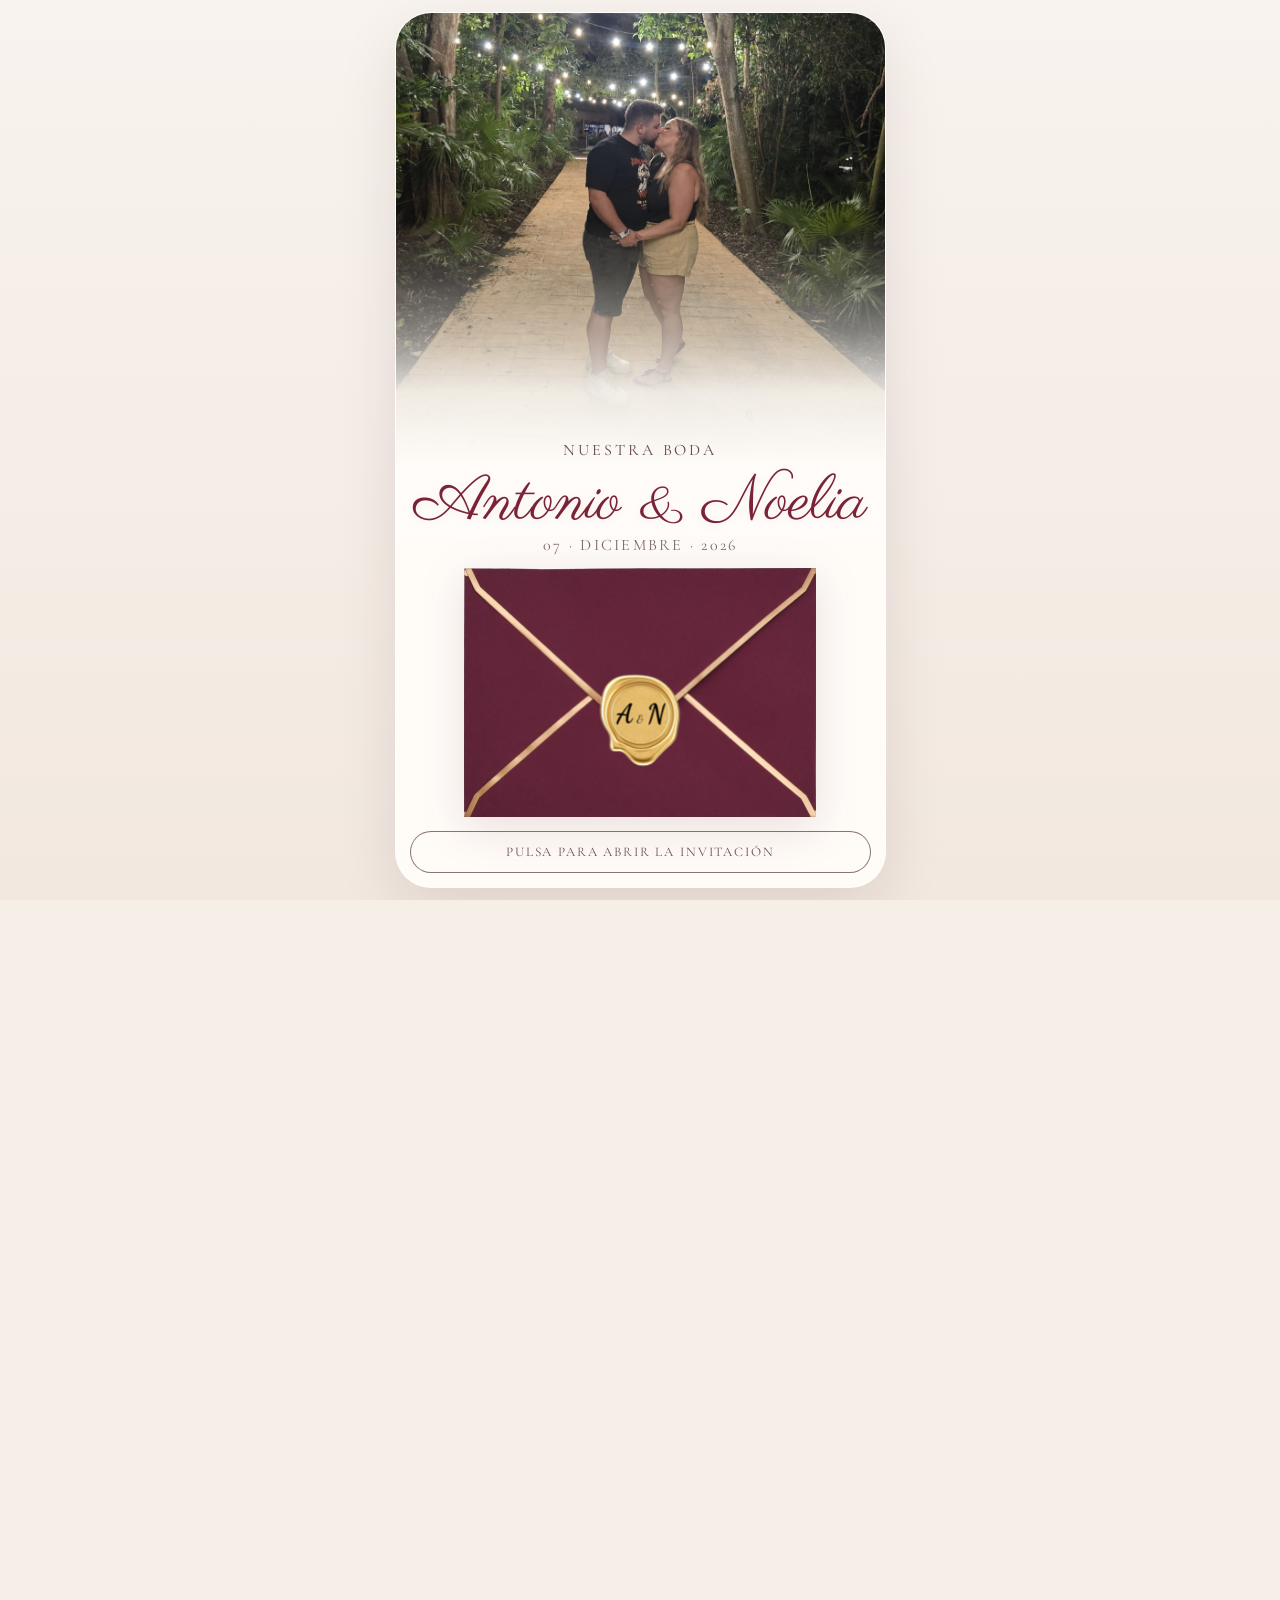
==== commit 94186576: "Update index.html" ====
--- a/index.html
+++ b/index.html
@@ -174,7 +174,7 @@
           <div class="planning-card">
             <time class="planning-time" datetime="2026-12-07T12:00:00+01:00">12:00 h</time>
             <h3>Bienvenida</h3>
-            <p>Llegada a La Natividad, primeros abrazos y ese momento en el que empieza a sentirse que hoy pasa algo grande.</p>
+            <p><b>Llegamos a La Natividad y empieza el gran día.</b> Reencuentros, primeros abrazos y ese momento en el que empiezan a mezclarse la ilusión y los nervios. También es la ocasión perfecta para lucir modelito, que para algo nos hemos arreglado.</p>
           </div>
         </article>
 
@@ -182,8 +182,8 @@
           <div class="planning-dot" aria-hidden="true"><span>2</span></div>
           <div class="planning-card">
             <time class="planning-time" datetime="2026-12-07T13:00:00+01:00">12:30 h</time>
-            <h3>Nuestro "Si, quiero"</h3>
-            <p>El momento de mirarnos, emocionarnos un poquito y pronunciar ese sí, quiero que llevamos tanto tiempo esperando. Un instante muy nuestro, pero que no tendría el mismo sentido sin poder compartirlo con todos vosotros.</p>
+            <h3>Ceremonia</h3>
+            <p><b>Llega el momento de darnos el “sí, quiero”.</b> Un instante muy nuestro, de esos que llevamos mucho tiempo imaginando y que por fin podremos vivir rodeados de todos vosotros. Las lagrimillas están permitidas; nosotros probablemente tampoco nos libremos.</p>
           </div>
         </article>
 
@@ -191,8 +191,8 @@
           <div class="planning-dot" aria-hidden="true"><span>3</span></div>
           <div class="planning-card">
             <time class="planning-time" datetime="2026-12-07T14:00:00+01:00">14:00 h</time>
-            <h3>Ahora, ¡a celebrar!</h3>
-            <p>Después de tanta emoción llegó la hora del cóctel, toca brindar, disfrutar de algo rico y empezar a celebrar de verdad. Un momento para reencontrarnos, charlar, compartir risas, guardar alguna foto para el recuerdo y disfrutar de todo lo que hemos preparado para vosotros.</p>
+            <h3>Aperitivo</h3>
+            <p><b>Comienza el aperitivo.</b> Toca brindar, disfrutar de algo rico, charlar y dejar que la celebración empiece a coger ritmo. A partir de aquí, tener una copa en la mano empieza a ser bastante recomendable.</p>
           </div>
         </article>
 
@@ -200,8 +200,8 @@
           <div class="planning-dot" aria-hidden="true"><span>4</span></div>
           <div class="planning-card">
             <time class="planning-time" datetime="2026-12-07T15:30:00+01:00">15:30 h</time>
-            <h3>¡A la mesa!</h3>
-            <p>Llega el momento de sentarnos a la mesa, disfrutar de un buen almuerzo y brindar en la mejor de las compañías. Buena comida, muchas risas y, quién sabe, quizá alguna que otra sorpresa antes de terminar.</p>
+            <h3>Almuerzo</h3>
+            <p><b>Nos sentamos a la mesa.</b> Llega el momento de disfrutar de un buen almuerzo, muchos brindis y la mejor de las compañías. Eso sí, estad atentos, porque tenemos alguna que otra sorpresa guardada.</p>
           </div>
         </article>
 
@@ -210,7 +210,7 @@
           <div class="planning-card">
             <time class="planning-time" datetime="2026-12-07T18:00:00+01:00">18:00 h</time>
             <h3>Que empiece la fiesta</h3>
-            <p>Se acabaron las formalidades. Sube la música, abre la barra y empieza la verdadera fiesta. Horas por delante para bailar, brindar y darlo todo en la pista… la verdadera pausa de hidratación. Y os confirmamos que la ciencia dice que es importante estar hidratado.</p>
+            <p><b>Abrimos la barra libre y la pista de baile.</b> Se acabaron las formalidades: sube la música y tenemos unas cuantas horas por delante para darlo todo. Es buen momento para recordar la importancia de hidratarse bien; la ciencia lo recomienda y nosotros también.</p>
           </div>
         </article>
 
@@ -219,7 +219,7 @@
           <div class="planning-card">
             <time class="planning-time" datetime="2026-12-07T21:30:00+01:00">21:30 h</time>
             <h3>La salvación</h3>
-            <p>A estas alturas de la noche, el cuerpo empieza a pedir auxilio. Por suerte, tenemos preparada nuestra particular RCP: algo rico para recuperar fuerzas, volver a la vida y seguir dando guerra un rato más.</p>
+            <p><b>Llega la recena.</b> Después de tantas horas de fiesta, toca recuperar fuerzas con algo rico y volver a la vida. Porque todos sabemos que la comida a ciertas horas no alimenta: resucita.</p>
           </div>
         </article>
 
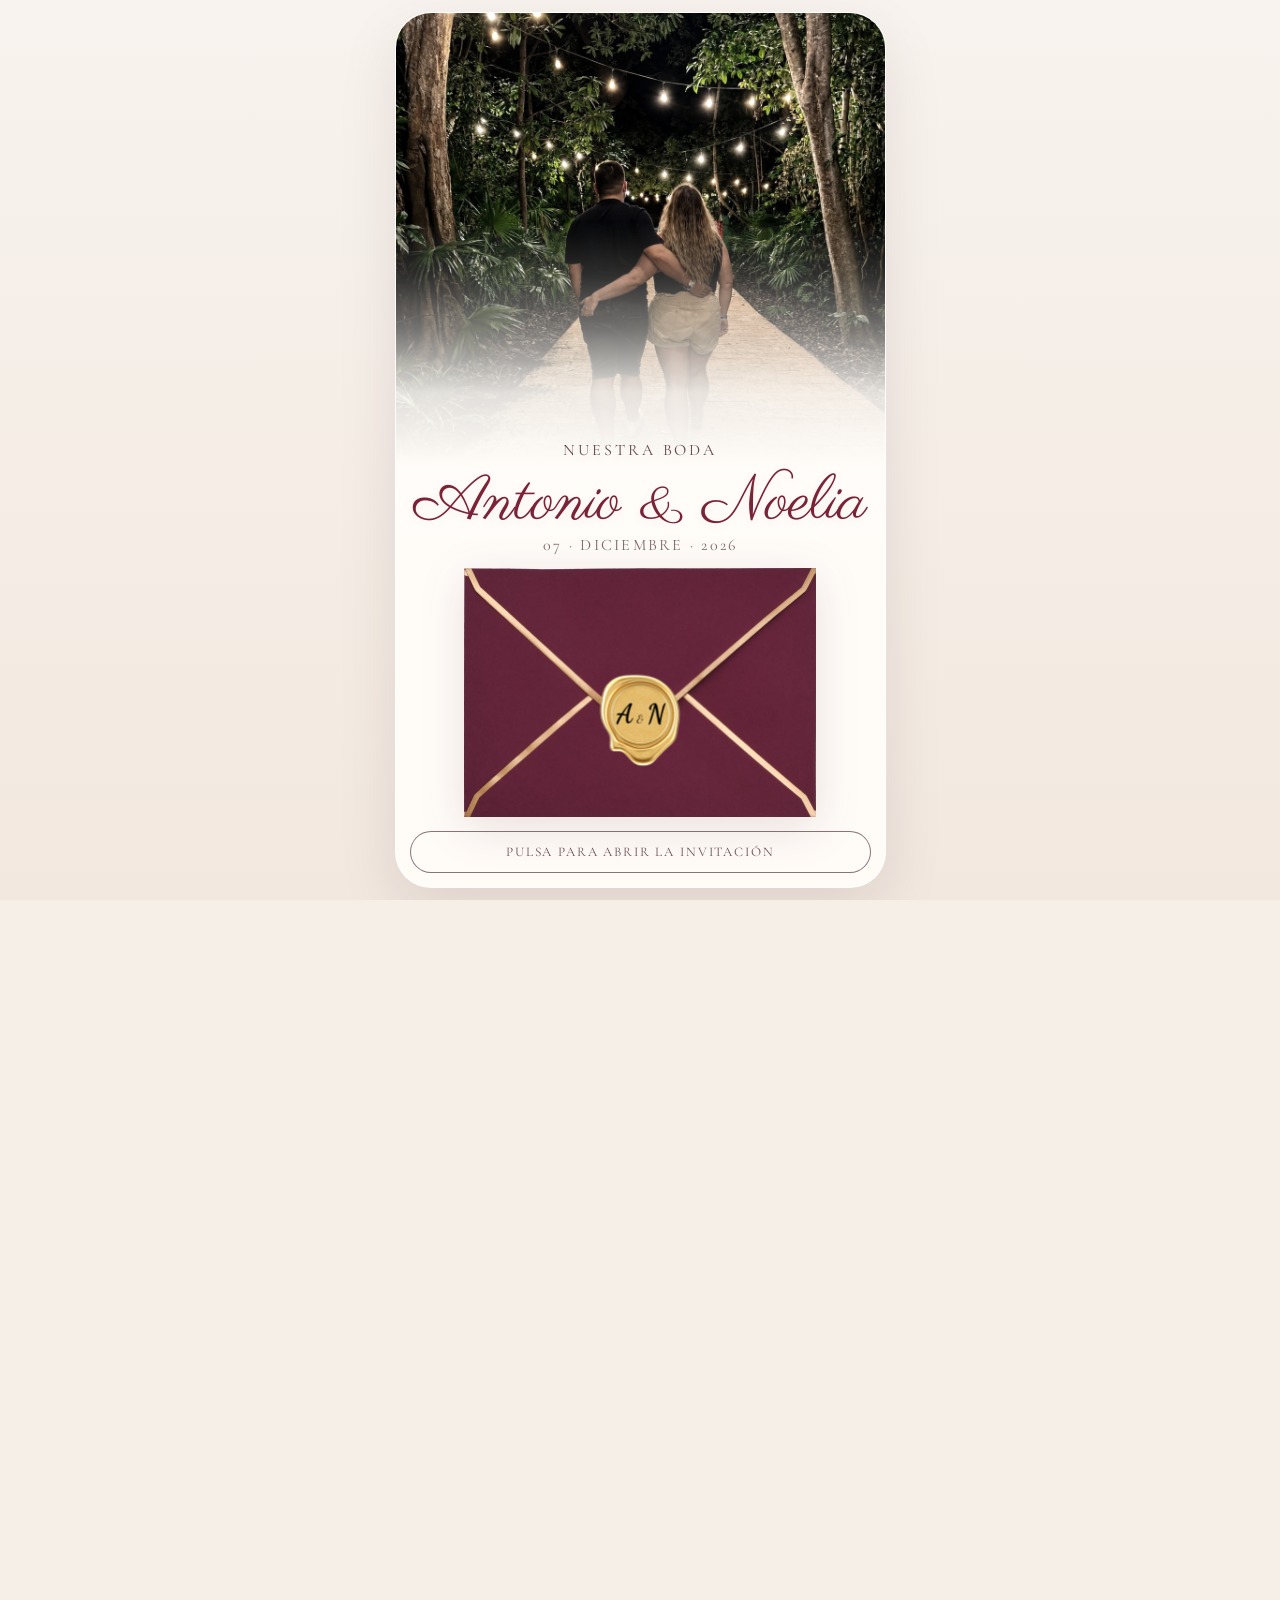
==== commit 965eb0b1: "Update index.html" ====
--- a/index.html
+++ b/index.html
@@ -64,7 +64,7 @@
   <section class="hero">
     <div class="hero-inner">
       <p class="hero-kicker">¡Nos casamos!</p>
-      <h2>Queremos invitarte a acompañarnos en este día tan especial</h2>
+      <h2 style="font-size: 1.6rem;">Queremos invitarte a acompañarnos en este día tan especial</h2>
     </div>
   </section>
 
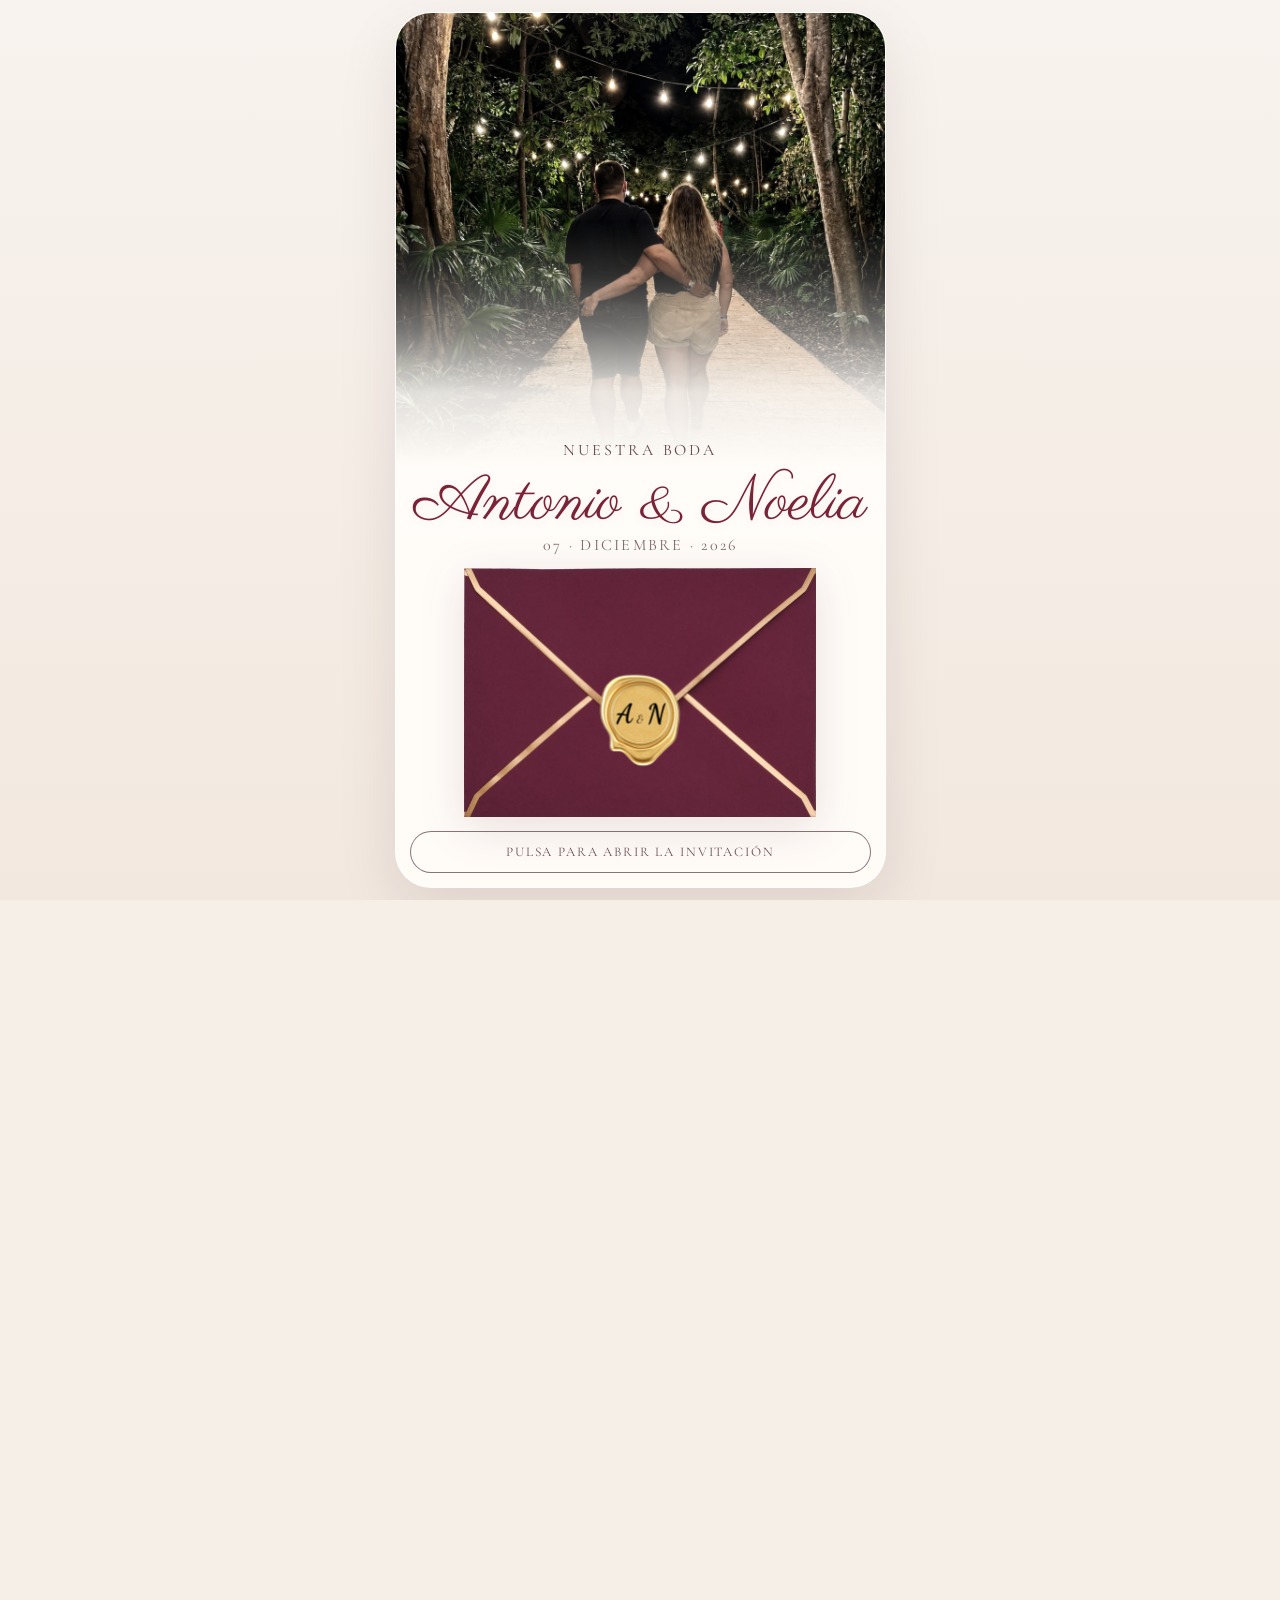
==== commit c1e9758f: "Update index.html" ====
--- a/index.html
+++ b/index.html
@@ -64,7 +64,7 @@
   <section class="hero">
     <div class="hero-inner">
       <p class="hero-kicker">¡Nos casamos!</p>
-      <h2 style="font-size: 1.6rem;">Queremos invitarte a acompañarnos en este día tan especial</h2>
+      <h2 style="font-size: 2.4rem; margin-bottom: 0rem;">Queremos invitarte a acompañarnos en este día tan especial</h2>
     </div>
   </section>
 
@@ -192,7 +192,7 @@
           <div class="planning-card">
             <time class="planning-time" datetime="2026-12-07T14:00:00+01:00">14:00 h</time>
             <h3>Aperitivo</h3>
-            <p><b>Comienza el aperitivo.</b> Toca brindar, disfrutar de algo rico, charlar y dejar que la celebración empiece a coger ritmo. A partir de aquí, tener una copa en la mano empieza a ser bastante recomendable.</p>
+            <p><b>Comienza el aperitivo.</b> Es la hora de comer algo rico, charlar y dejar que la celebración empiece a coger ritmo. A partir de aquí, tener una copa en la mano empieza a ser bastante recomendable.</p>
           </div>
         </article>
 
@@ -219,7 +219,7 @@
           <div class="planning-card">
             <time class="planning-time" datetime="2026-12-07T21:30:00+01:00">21:30 h</time>
             <h3>La salvación</h3>
-            <p><b>Llega la recena.</b> Después de tantas horas de fiesta, toca recuperar fuerzas con algo rico y volver a la vida. Porque todos sabemos que la comida a ciertas horas no alimenta: resucita.</p>
+            <p><b>Llega la recena.</b> Después de tantas horas de fiesta, toca recuperar fuerzas y volver a la vida. Porque todos sabemos que la comida a ciertas horas no alimenta: resucita.</p>
           </div>
         </article>
 
@@ -346,7 +346,7 @@
 
       <div class="dresscode-message">
         <p>
-          No hay colores prohibidos, fórmulas secretas ni manual de instrucciones.
+          No hay colores prohibidos, fórmulas secretas ni manual de instrucciones… salvo un pequeño detalle: el blanco se lo dejamos a la novia 😉
           Ponte aquello con lo que te sientas tú, dale un toque elegante y listo.
         </p>
       </div>
